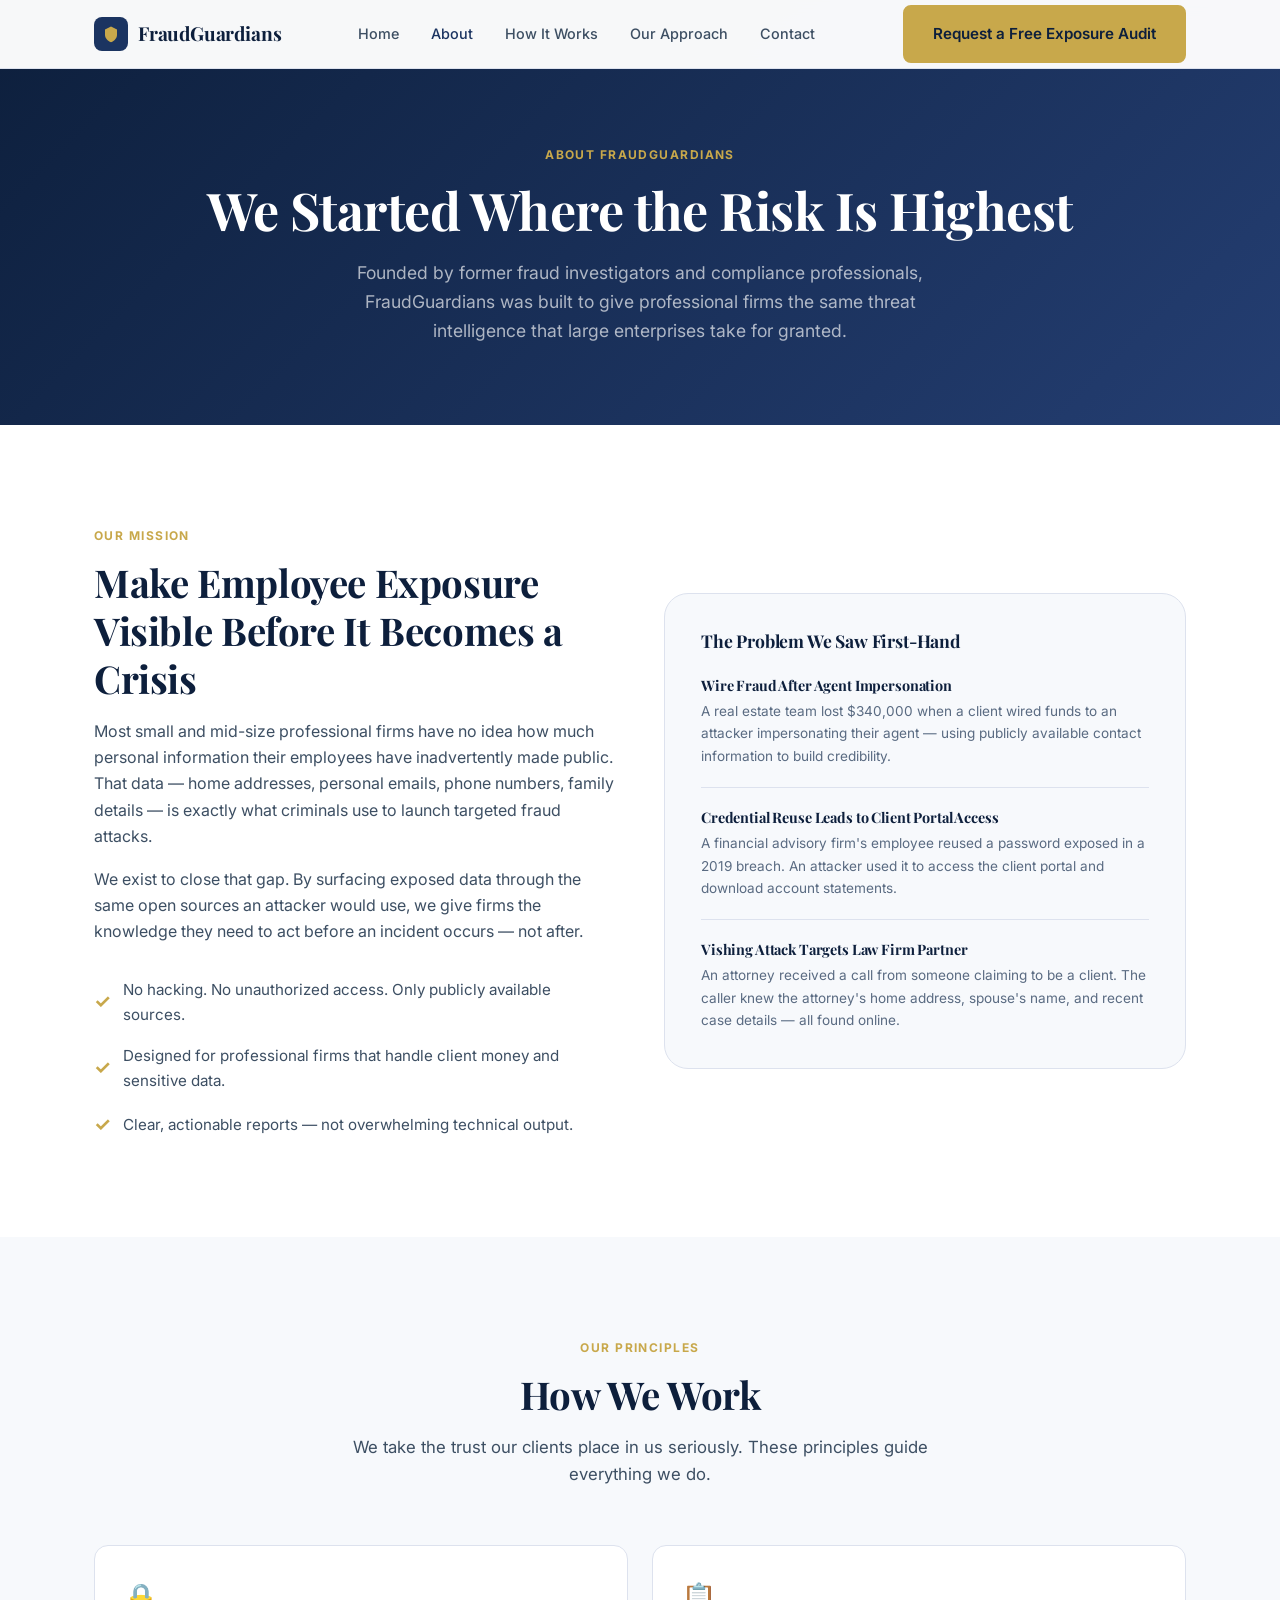
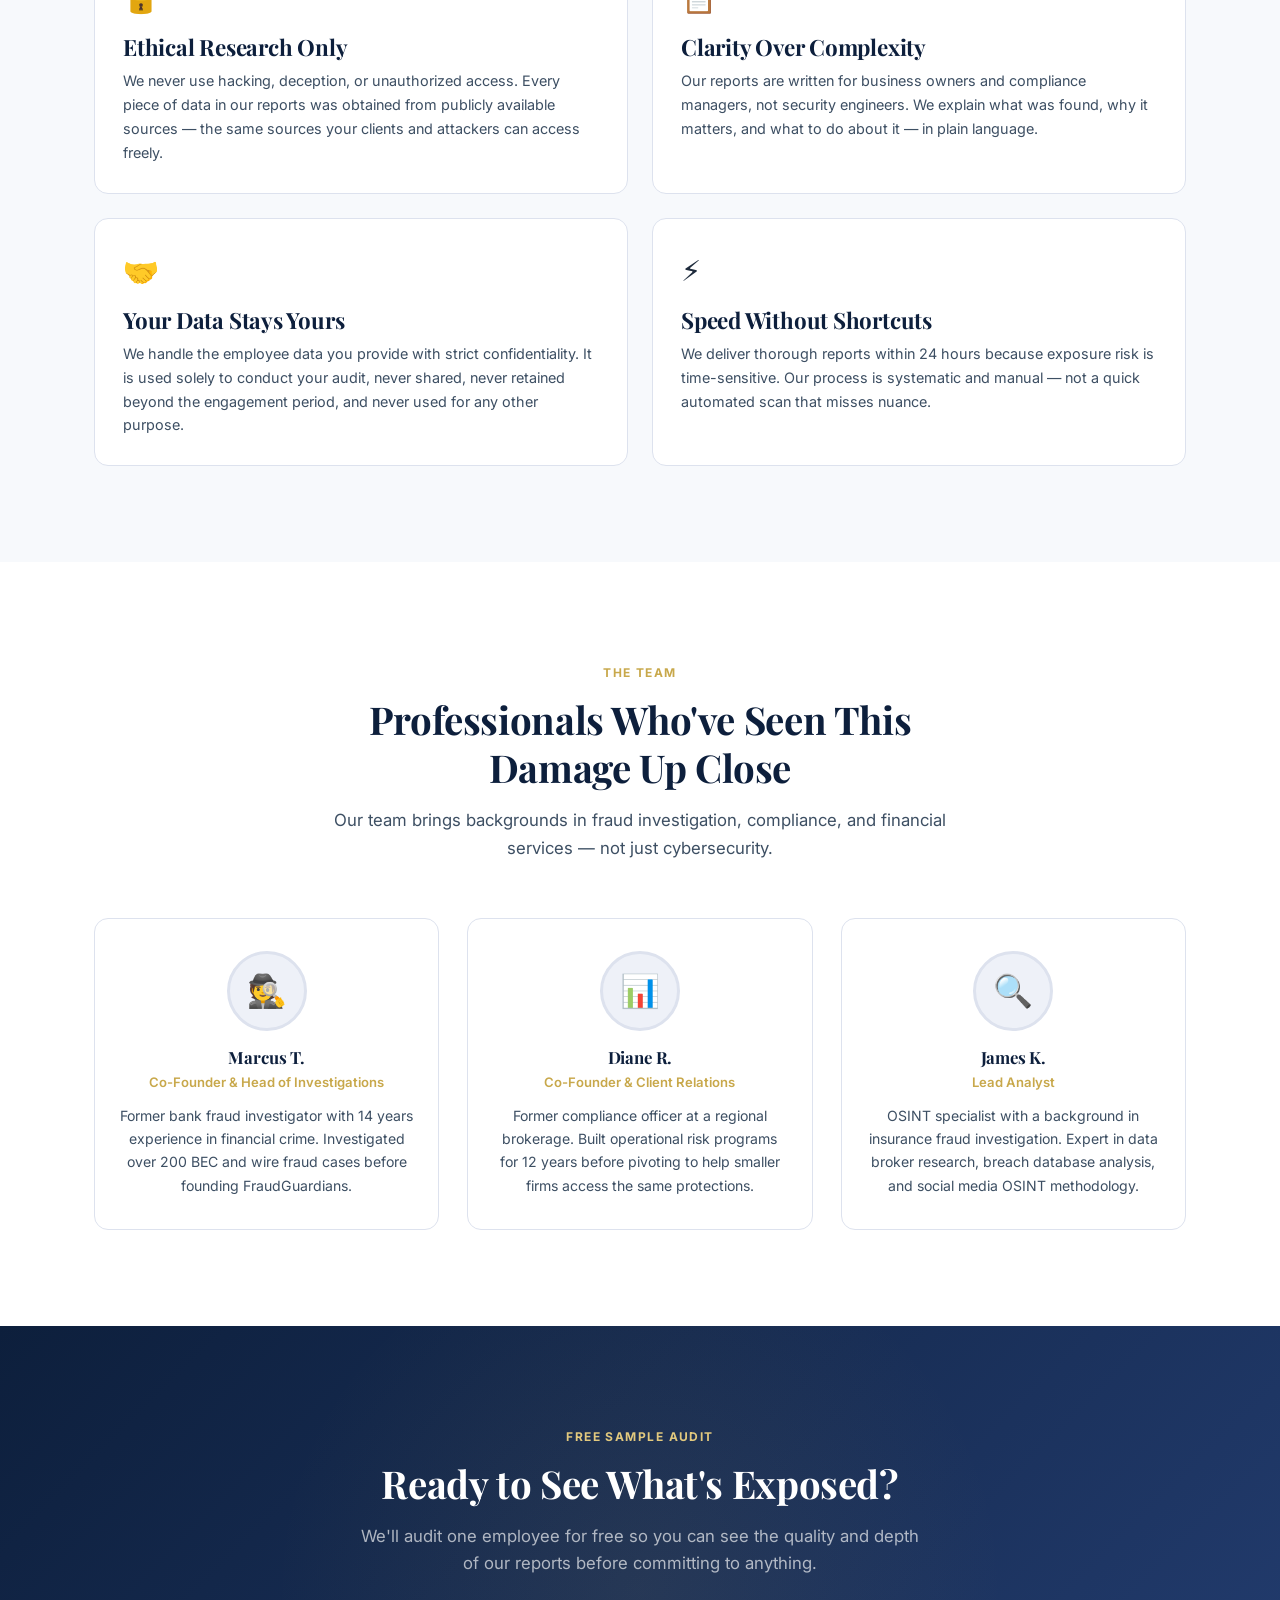
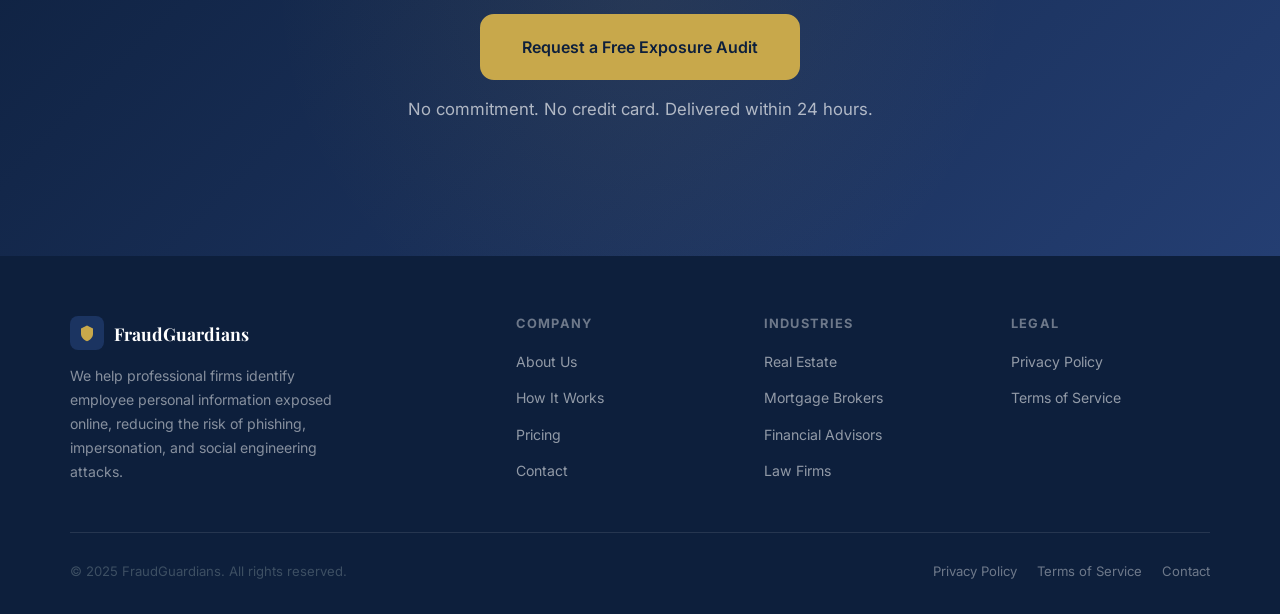
==== about.html @ 41236773 "Initial commit: FraudGuardians website Complete B2B landing site for employee exposure audits and pr" ====
<!DOCTYPE html>
<html lang="en">
<head>
  <meta charset="UTF-8" />
  <meta name="viewport" content="width=device-width, initial-scale=1.0" />
  <title>About FraudGuardians — Our Mission &amp; Team</title>
  <meta name="description" content="FraudGuardians was built to protect professional firms from social engineering and impersonation fraud by surfacing exposed employee data before attackers can use it." />
  <link rel="preconnect" href="https://fonts.googleapis.com" />
  <link rel="preconnect" href="https://fonts.gstatic.com" crossorigin />
  <link href="https://fonts.googleapis.com/css2?family=Inter:wght@400;500;600;700&family=Playfair+Display:wght@600;700&display=swap" rel="stylesheet" />
  <link rel="stylesheet" href="css/styles.css" />
  <link rel="icon" href="data:image/svg+xml,<svg xmlns='http://www.w3.org/2000/svg' viewBox='0 0 32 32'><rect width='32' height='32' rx='7' fill='%231B3461'/><path d='M16 6 L23 10 L23 18 C23 22 16 26 16 26 C16 26 9 22 9 18 L9 10 Z' fill='%23C8A84B'/></svg>" />
</head>
<body>

<nav class="nav" role="navigation">
  <div class="nav__inner">
    <a href="index.html" class="nav__logo">
      <div class="nav__logo-mark">
        <svg viewBox="0 0 24 24" xmlns="http://www.w3.org/2000/svg">
          <path d="M12 2L20 6V13C20 17.4 16.5 21.5 12 23C7.5 21.5 4 17.4 4 13V6L12 2Z"/>
        </svg>
      </div>
      FraudGuardians
    </a>
    <div class="nav__links">
      <a href="index.html">Home</a>
      <a href="about.html" class="active">About</a>
      <a href="index.html#how-it-works">How It Works</a>
      <a href="index.html#pricing">Our Approach</a>
      <a href="contact.html">Contact</a>
    </div>
    <div class="nav__cta">
      <a href="contact.html" class="btn btn-primary">Request a Free Exposure Audit</a>
    </div>
    <button class="nav__toggle" aria-label="Open menu" aria-expanded="false">
      <span></span><span></span><span></span>
    </button>
  </div>
</nav>

<!-- ── Page Hero ── -->
<div class="page-hero">
  <span class="eyebrow">About FraudGuardians</span>
  <h1>We Started Where the Risk Is Highest</h1>
  <p>Founded by former fraud investigators and compliance professionals, FraudGuardians was built to give professional firms the same threat intelligence that large enterprises take for granted.</p>
</div>

<!-- ── Mission ── -->
<section class="section">
  <div class="container">
    <div class="matters-grid">
      <div>
        <span class="eyebrow">Our Mission</span>
        <h2>Make Employee Exposure Visible Before It Becomes a Crisis</h2>
        <p style="margin:16px 0;">Most small and mid-size professional firms have no idea how much personal information their employees have inadvertently made public. That data — home addresses, personal emails, phone numbers, family details — is exactly what criminals use to launch targeted fraud attacks.</p>
        <p>We exist to close that gap. By surfacing exposed data through the same open sources an attacker would use, we give firms the knowledge they need to act before an incident occurs — not after.</p>
        <div style="margin-top:32px;display:flex;flex-direction:column;gap:16px;">
          <div style="display:flex;align-items:center;gap:12px;">
            <span style="color:var(--gold);font-weight:700;font-size:1.2rem;">✓</span>
            <span style="font-size:.95rem;color:var(--text-mid);">No hacking. No unauthorized access. Only publicly available sources.</span>
          </div>
          <div style="display:flex;align-items:center;gap:12px;">
            <span style="color:var(--gold);font-weight:700;font-size:1.2rem;">✓</span>
            <span style="font-size:.95rem;color:var(--text-mid);">Designed for professional firms that handle client money and sensitive data.</span>
          </div>
          <div style="display:flex;align-items:center;gap:12px;">
            <span style="color:var(--gold);font-weight:700;font-size:1.2rem;">✓</span>
            <span style="font-size:.95rem;color:var(--text-mid);">Clear, actionable reports — not overwhelming technical output.</span>
          </div>
        </div>
      </div>

      <div style="background:var(--off-white);border:1px solid var(--gray-200);border-radius:var(--radius-xl);padding:36px;">
        <h3 style="margin-bottom:24px;font-size:1.1rem;">The Problem We Saw First-Hand</h3>
        <div style="display:flex;flex-direction:column;gap:20px;">
          <div style="padding-bottom:20px;border-bottom:1px solid var(--gray-200);">
            <h4 style="font-size:.9rem;margin-bottom:6px;">Wire Fraud After Agent Impersonation</h4>
            <p style="font-size:.85rem;color:var(--text-light);">A real estate team lost $340,000 when a client wired funds to an attacker impersonating their agent — using publicly available contact information to build credibility.</p>
          </div>
          <div style="padding-bottom:20px;border-bottom:1px solid var(--gray-200);">
            <h4 style="font-size:.9rem;margin-bottom:6px;">Credential Reuse Leads to Client Portal Access</h4>
            <p style="font-size:.85rem;color:var(--text-light);">A financial advisory firm's employee reused a password exposed in a 2019 breach. An attacker used it to access the client portal and download account statements.</p>
          </div>
          <div>
            <h4 style="font-size:.9rem;margin-bottom:6px;">Vishing Attack Targets Law Firm Partner</h4>
            <p style="font-size:.85rem;color:var(--text-light);">An attorney received a call from someone claiming to be a client. The caller knew the attorney's home address, spouse's name, and recent case details — all found online.</p>
          </div>
        </div>
      </div>
    </div>
  </div>
</section>

<!-- ── Values ── -->
<section class="section section--alt">
  <div class="container">
    <div class="section-header">
      <span class="eyebrow">Our Principles</span>
      <h2>How We Work</h2>
      <p>We take the trust our clients place in us seriously. These principles guide everything we do.</p>
    </div>

    <div class="values-grid">
      <div class="value-card">
        <div class="value-card__icon">🔒</div>
        <h3>Ethical Research Only</h3>
        <p>We never use hacking, deception, or unauthorized access. Every piece of data in our reports was obtained from publicly available sources — the same sources your clients and attackers can access freely.</p>
      </div>

      <div class="value-card">
        <div class="value-card__icon">📋</div>
        <h3>Clarity Over Complexity</h3>
        <p>Our reports are written for business owners and compliance managers, not security engineers. We explain what was found, why it matters, and what to do about it — in plain language.</p>
      </div>

      <div class="value-card">
        <div class="value-card__icon">🤝</div>
        <h3>Your Data Stays Yours</h3>
        <p>We handle the employee data you provide with strict confidentiality. It is used solely to conduct your audit, never shared, never retained beyond the engagement period, and never used for any other purpose.</p>
      </div>

      <div class="value-card">
        <div class="value-card__icon">⚡</div>
        <h3>Speed Without Shortcuts</h3>
        <p>We deliver thorough reports within 24 hours because exposure risk is time-sensitive. Our process is systematic and manual — not a quick automated scan that misses nuance.</p>
      </div>
    </div>
  </div>
</section>

<!-- ── Team ── -->
<section class="section">
  <div class="container">
    <div class="section-header">
      <span class="eyebrow">The Team</span>
      <h2>Professionals Who've Seen This Damage Up Close</h2>
      <p>Our team brings backgrounds in fraud investigation, compliance, and financial services — not just cybersecurity.</p>
    </div>

    <div class="team-grid">
      <div class="team-card">
        <div class="team-card__avatar">🕵️</div>
        <h3>Marcus T.</h3>
        <div class="team-card__title">Co-Founder &amp; Head of Investigations</div>
        <p>Former bank fraud investigator with 14 years experience in financial crime. Investigated over 200 BEC and wire fraud cases before founding FraudGuardians.</p>
      </div>

      <div class="team-card">
        <div class="team-card__avatar">📊</div>
        <h3>Diane R.</h3>
        <div class="team-card__title">Co-Founder &amp; Client Relations</div>
        <p>Former compliance officer at a regional brokerage. Built operational risk programs for 12 years before pivoting to help smaller firms access the same protections.</p>
      </div>

      <div class="team-card">
        <div class="team-card__avatar">🔍</div>
        <h3>James K.</h3>
        <div class="team-card__title">Lead Analyst</div>
        <p>OSINT specialist with a background in insurance fraud investigation. Expert in data broker research, breach database analysis, and social media OSINT methodology.</p>
      </div>
    </div>
  </div>
</section>

<!-- ── CTA ── -->
<section class="cta-section">
  <div class="container" style="position:relative;z-index:1;">
    <span class="eyebrow" style="color:var(--gold-light);">Free Sample Audit</span>
    <h2>Ready to See What's Exposed?</h2>
    <p>We'll audit one employee for free so you can see the quality and depth of our reports before committing to anything.</p>
    <a href="contact.html" class="btn btn-primary btn-lg">Request a Free Exposure Audit</a>
    <p class="cta-guarantee">No commitment. No credit card. Delivered within 24 hours.</p>
  </div>
</section>

<footer class="footer">
  <div class="footer__inner">
    <div class="footer__brand">
      <div class="footer__logo">
        <div class="nav__logo-mark">
          <svg viewBox="0 0 24 24" xmlns="http://www.w3.org/2000/svg" width="18" height="18">
            <path d="M12 2L20 6V13C20 17.4 16.5 21.5 12 23C7.5 21.5 4 17.4 4 13V6L12 2Z" fill="#C8A84B"/>
          </svg>
        </div>
        FraudGuardians
      </div>
      <p>We help professional firms identify employee personal information exposed online, reducing the risk of phishing, impersonation, and social engineering attacks.</p>
    </div>
    <div class="footer__col">
      <h4>Company</h4>
      <ul>
        <li><a href="about.html">About Us</a></li>
        <li><a href="index.html#how-it-works">How It Works</a></li>
        <li><a href="index.html#pricing">Pricing</a></li>
        <li><a href="contact.html">Contact</a></li>
      </ul>
    </div>
    <div class="footer__col">
      <h4>Industries</h4>
      <ul>
        <li><a href="contact.html">Real Estate</a></li>
        <li><a href="contact.html">Mortgage Brokers</a></li>
        <li><a href="contact.html">Financial Advisors</a></li>
        <li><a href="contact.html">Law Firms</a></li>
      </ul>
    </div>
    <div class="footer__col">
      <h4>Legal</h4>
      <ul>
        <li><a href="privacy.html">Privacy Policy</a></li>
        <li><a href="terms.html">Terms of Service</a></li>
      </ul>
    </div>
  </div>
  <div class="footer__bottom">
    <p>© 2025 FraudGuardians. All rights reserved.</p>
    <div class="footer__legal">
      <a href="privacy.html">Privacy Policy</a>
      <a href="terms.html">Terms of Service</a>
      <a href="contact.html">Contact</a>
    </div>
  </div>
</footer>

<script src="js/main.js"></script>
</body>
</html>
---- css/styles.css ----
/* ============================================================
   FraudGuardians — Global Stylesheet
   ============================================================ */

/* ── Reset & Base ── */
*, *::before, *::after { box-sizing: border-box; margin: 0; padding: 0; }

:root {
  --navy:        #1B3461;
  --navy-dark:   #0D1F3C;
  --navy-mid:    #243E72;
  --gold:        #C8A84B;
  --gold-light:  #E2C97E;
  --gold-pale:   #F5EDD3;
  --white:       #FFFFFF;
  --off-white:   #F7F9FC;
  --gray-100:    #EEF1F8;
  --gray-200:    #DDE2EE;
  --gray-400:    #8A96A8;
  --gray-600:    #4A5568;
  --text:        #1E2B3C;
  --text-mid:    #3D4F63;
  --text-light:  #5A6B82;

  --radius-sm:   4px;
  --radius:      8px;
  --radius-lg:   14px;
  --radius-xl:   24px;

  --shadow-sm:   0 1px 4px rgba(13,31,60,.08);
  --shadow:      0 4px 16px rgba(13,31,60,.10);
  --shadow-lg:   0 8px 32px rgba(13,31,60,.14);
  --shadow-gold: 0 4px 20px rgba(200,168,75,.25);

  --transition:  .2s ease;

  --max-w:       1140px;
  --section-pad: 96px 24px;
}

html { scroll-behavior: smooth; }

body {
  font-family: 'Inter', system-ui, -apple-system, sans-serif;
  font-size: 16px;
  line-height: 1.65;
  color: var(--text);
  background: var(--white);
  -webkit-font-smoothing: antialiased;
}

img { display: block; max-width: 100%; }
a { color: inherit; text-decoration: none; }
ul { list-style: none; }

/* ── Typography ── */
h1, h2, h3, h4 {
  font-family: 'Playfair Display', Georgia, serif;
  color: var(--navy-dark);
  line-height: 1.25;
  letter-spacing: -.01em;
}

h1 { font-size: clamp(2rem, 5vw, 3.25rem); }
h2 { font-size: clamp(1.6rem, 3.5vw, 2.4rem); }
h3 { font-size: clamp(1.15rem, 2.5vw, 1.4rem); }
h4 { font-size: 1.05rem; }

p { color: var(--text-mid); }

.eyebrow {
  display: inline-block;
  font-size: .75rem;
  font-weight: 700;
  letter-spacing: .12em;
  text-transform: uppercase;
  color: var(--gold);
  margin-bottom: 12px;
}

/* ── Layout ── */
.container {
  width: 100%;
  max-width: var(--max-w);
  margin: 0 auto;
  padding: 0 24px;
}

.section { padding: var(--section-pad); }
.section--alt { background: var(--off-white); }
.section--navy { background: var(--navy-dark); }

.section-header {
  text-align: center;
  max-width: 640px;
  margin: 0 auto 56px;
}
.section-header p { font-size: 1.05rem; margin-top: 16px; }

/* ── Buttons ── */
.btn {
  display: inline-flex;
  align-items: center;
  gap: 8px;
  padding: 14px 28px;
  border-radius: var(--radius);
  font-size: .95rem;
  font-weight: 600;
  cursor: pointer;
  border: 2px solid transparent;
  transition: all var(--transition);
  white-space: nowrap;
  text-align: center;
}

.btn-primary {
  background: var(--gold);
  color: var(--navy-dark);
  border-color: var(--gold);
}
.btn-primary:hover {
  background: var(--gold-light);
  border-color: var(--gold-light);
  box-shadow: var(--shadow-gold);
  transform: translateY(-1px);
}

.btn-outline {
  background: transparent;
  color: var(--white);
  border-color: rgba(255,255,255,.45);
}
.btn-outline:hover {
  background: rgba(255,255,255,.08);
  border-color: rgba(255,255,255,.75);
}

.btn-outline-navy {
  background: transparent;
  color: var(--navy);
  border-color: var(--navy);
}
.btn-outline-navy:hover {
  background: var(--navy);
  color: var(--white);
}

.btn-lg { padding: 17px 36px; font-size: 1rem; border-radius: var(--radius-lg); }

/* ── Nav ── */
.nav {
  position: fixed;
  top: 0; left: 0; right: 0;
  z-index: 1000;
  background: rgba(255,255,255,.97);
  backdrop-filter: blur(12px);
  border-bottom: 1px solid var(--gray-200);
  transition: box-shadow var(--transition);
}
.nav.scrolled { box-shadow: var(--shadow); }

.nav__inner {
  display: flex;
  align-items: center;
  justify-content: space-between;
  height: 68px;
  max-width: var(--max-w);
  margin: 0 auto;
  padding: 0 24px;
}

.nav__logo {
  display: flex;
  align-items: center;
  gap: 10px;
  font-family: 'Playfair Display', Georgia, serif;
  font-size: 1.2rem;
  font-weight: 700;
  color: var(--navy-dark);
  letter-spacing: -.01em;
}
.nav__logo-mark {
  width: 34px;
  height: 34px;
  background: var(--navy);
  border-radius: 8px;
  display: flex;
  align-items: center;
  justify-content: center;
  flex-shrink: 0;
}
.nav__logo-mark svg { width: 18px; height: 18px; fill: var(--gold); }

.nav__links {
  display: flex;
  align-items: center;
  gap: 32px;
}
.nav__links a {
  font-size: .9rem;
  font-weight: 500;
  color: var(--text-mid);
  transition: color var(--transition);
}
.nav__links a:hover,
.nav__links a.active { color: var(--navy); }

.nav__cta { margin-left: 12px; }

.nav__toggle {
  display: none;
  background: none;
  border: none;
  cursor: pointer;
  padding: 6px;
  flex-direction: column;
  gap: 5px;
}
.nav__toggle span {
  display: block;
  width: 24px;
  height: 2px;
  background: var(--navy);
  border-radius: 2px;
  transition: all var(--transition);
}

/* ── Hero ── */
.hero {
  background: linear-gradient(135deg, var(--navy-dark) 0%, var(--navy-mid) 60%, #1E4080 100%);
  padding: 160px 24px 100px;
  position: relative;
  overflow: hidden;
}

.hero::before {
  content: '';
  position: absolute;
  top: -120px; right: -120px;
  width: 600px; height: 600px;
  background: radial-gradient(circle, rgba(200,168,75,.12) 0%, transparent 70%);
  border-radius: 50%;
  pointer-events: none;
}

.hero::after {
  content: '';
  position: absolute;
  bottom: -80px; left: -80px;
  width: 400px; height: 400px;
  background: radial-gradient(circle, rgba(200,168,75,.07) 0%, transparent 70%);
  border-radius: 50%;
  pointer-events: none;
}

.hero__inner {
  max-width: var(--max-w);
  margin: 0 auto;
  display: grid;
  grid-template-columns: 1fr 1fr;
  gap: 64px;
  align-items: center;
  position: relative;
  z-index: 1;
}

.hero__content .eyebrow { color: var(--gold-light); }

.hero h1 {
  color: var(--white);
  margin-bottom: 20px;
  font-size: clamp(2.2rem, 5vw, 3.2rem);
}

.hero__lead {
  font-size: 1.1rem;
  color: rgba(255,255,255,.78);
  margin-bottom: 36px;
  line-height: 1.7;
  max-width: 500px;
}

.hero__actions {
  display: flex;
  flex-wrap: wrap;
  gap: 14px;
  align-items: center;
}

.hero__trust {
  margin-top: 48px;
  display: flex;
  align-items: center;
  gap: 20px;
  flex-wrap: wrap;
}
.hero__trust-text {
  font-size: .82rem;
  color: rgba(255,255,255,.55);
  letter-spacing: .04em;
  text-transform: uppercase;
  font-weight: 500;
}
.hero__trust-badges {
  display: flex;
  gap: 16px;
  flex-wrap: wrap;
}
.hero__trust-badge {
  background: rgba(255,255,255,.08);
  border: 1px solid rgba(255,255,255,.15);
  border-radius: var(--radius);
  padding: 6px 14px;
  font-size: .8rem;
  color: rgba(255,255,255,.7);
  font-weight: 500;
}

/* Hero Card */
.hero__card {
  background: rgba(255,255,255,.06);
  border: 1px solid rgba(255,255,255,.12);
  border-radius: var(--radius-xl);
  padding: 28px;
  backdrop-filter: blur(8px);
}

.hero__card-label {
  font-size: .7rem;
  font-weight: 700;
  letter-spacing: .1em;
  text-transform: uppercase;
  color: var(--gold-light);
  margin-bottom: 16px;
  display: flex;
  align-items: center;
  gap: 8px;
}
.hero__card-label::before {
  content: '';
  display: inline-block;
  width: 8px; height: 8px;
  background: var(--gold);
  border-radius: 50%;
  box-shadow: 0 0 0 3px rgba(200,168,75,.25);
}

.exposure-list { display: flex; flex-direction: column; gap: 10px; }

.exposure-item {
  display: flex;
  align-items: center;
  gap: 12px;
  background: rgba(255,255,255,.05);
  border: 1px solid rgba(255,255,255,.09);
  border-radius: var(--radius);
  padding: 12px 16px;
}
.exposure-item__icon {
  width: 32px; height: 32px;
  background: rgba(200,168,75,.15);
  border-radius: var(--radius-sm);
  display: flex;
  align-items: center;
  justify-content: center;
  flex-shrink: 0;
  font-size: 1rem;
}
.exposure-item__text { flex: 1; }
.exposure-item__label {
  font-size: .78rem;
  font-weight: 600;
  color: rgba(255,255,255,.9);
  display: block;
}
.exposure-item__sub {
  font-size: .72rem;
  color: rgba(255,255,255,.45);
}
.exposure-item__badge {
  font-size: .68rem;
  font-weight: 700;
  padding: 3px 10px;
  border-radius: 20px;
  white-space: nowrap;
}
.badge-high { background: rgba(220,53,69,.2); color: #ff8b96; }
.badge-medium { background: rgba(255,193,7,.2); color: #ffd454; }
.badge-low { background: rgba(40,167,69,.2); color: #6fcf97; }

.hero__card-footer {
  margin-top: 20px;
  padding-top: 16px;
  border-top: 1px solid rgba(255,255,255,.1);
  display: flex;
  align-items: center;
  justify-content: space-between;
}
.hero__card-footer-text { font-size: .8rem; color: rgba(255,255,255,.45); }
.hero__card-score {
  font-family: 'Playfair Display', serif;
  font-size: 1.6rem;
  font-weight: 700;
  color: var(--gold);
}
.hero__card-score span { font-size: .85rem; color: rgba(255,255,255,.4); }

/* ── Stats Bar ── */
.stats-bar {
  background: var(--navy);
  padding: 32px 24px;
}
.stats-bar__inner {
  max-width: var(--max-w);
  margin: 0 auto;
  display: grid;
  grid-template-columns: repeat(4, 1fr);
  gap: 24px;
  text-align: center;
}
.stat__number {
  font-family: 'Playfair Display', serif;
  font-size: 2rem;
  font-weight: 700;
  color: var(--gold);
  display: block;
}
.stat__label {
  font-size: .82rem;
  color: rgba(255,255,255,.6);
  margin-top: 4px;
}

/* ── What We Find ── */
.find-grid {
  display: grid;
  grid-template-columns: repeat(3, 1fr);
  gap: 24px;
}

.find-card {
  background: var(--white);
  border: 1px solid var(--gray-200);
  border-radius: var(--radius-lg);
  padding: 28px;
  transition: box-shadow var(--transition), transform var(--transition);
}
.find-card:hover {
  box-shadow: var(--shadow-lg);
  transform: translateY(-3px);
}

.find-card__icon {
  width: 48px; height: 48px;
  background: var(--gray-100);
  border-radius: var(--radius);
  display: flex;
  align-items: center;
  justify-content: center;
  font-size: 1.4rem;
  margin-bottom: 16px;
}

.find-card h3 { font-size: 1.05rem; margin-bottom: 8px; }
.find-card p { font-size: .9rem; }

.find-card__examples {
  margin-top: 16px;
  display: flex;
  flex-wrap: wrap;
  gap: 6px;
}
.tag {
  font-size: .72rem;
  font-weight: 600;
  padding: 4px 10px;
  border-radius: 20px;
  background: var(--gray-100);
  color: var(--text-light);
  border: 1px solid var(--gray-200);
}

/* ── Why It Matters ── */
.matters-grid {
  display: grid;
  grid-template-columns: 1fr 1fr;
  gap: 48px;
  align-items: center;
}

.matters__visual {
  background: var(--white);
  border: 1px solid var(--gray-200);
  border-radius: var(--radius-xl);
  padding: 32px;
  box-shadow: var(--shadow);
}

.attack-scenario {
  display: flex;
  flex-direction: column;
  gap: 0;
}
.attack-step {
  display: flex;
  gap: 16px;
  padding: 16px 0;
  border-bottom: 1px solid var(--gray-100);
}
.attack-step:last-child { border-bottom: none; padding-bottom: 0; }
.attack-step:first-child { padding-top: 0; }

.attack-step__num {
  width: 28px; height: 28px;
  background: var(--navy);
  color: var(--white);
  border-radius: 50%;
  display: flex;
  align-items: center;
  justify-content: center;
  font-size: .75rem;
  font-weight: 700;
  flex-shrink: 0;
  margin-top: 2px;
}
.attack-step__content h4 { font-size: .9rem; margin-bottom: 4px; }
.attack-step__content p { font-size: .83rem; color: var(--text-light); }

.matters__points { display: flex; flex-direction: column; gap: 28px; }

.matter-point { display: flex; gap: 20px; }
.matter-point__icon {
  width: 48px; height: 48px;
  background: var(--gold-pale);
  border-radius: var(--radius);
  display: flex;
  align-items: center;
  justify-content: center;
  font-size: 1.3rem;
  flex-shrink: 0;
}
.matter-point h3 { font-size: 1rem; margin-bottom: 6px; }
.matter-point p { font-size: .9rem; }

/* ── How It Works ── */
.steps-grid {
  display: grid;
  grid-template-columns: repeat(3, 1fr);
  gap: 32px;
  position: relative;
}

.steps-grid::before {
  content: '';
  position: absolute;
  top: 40px;
  left: calc(16.66% + 24px);
  right: calc(16.66% + 24px);
  height: 2px;
  background: repeating-linear-gradient(to right, var(--gray-200) 0, var(--gray-200) 8px, transparent 8px, transparent 16px);
}

.step-card {
  background: var(--white);
  border: 1px solid var(--gray-200);
  border-radius: var(--radius-lg);
  padding: 32px 28px;
  text-align: center;
  position: relative;
}

.step-card__num {
  width: 56px; height: 56px;
  background: var(--navy);
  color: var(--white);
  border-radius: 50%;
  display: flex;
  align-items: center;
  justify-content: center;
  font-family: 'Playfair Display', serif;
  font-size: 1.4rem;
  font-weight: 700;
  margin: 0 auto 20px;
  position: relative;
  z-index: 1;
  box-shadow: 0 0 0 8px var(--off-white);
}

.step-card h3 { margin-bottom: 10px; }
.step-card p { font-size: .9rem; }

.step-card__time {
  margin-top: 16px;
  font-size: .8rem;
  font-weight: 600;
  color: var(--gold);
  letter-spacing: .04em;
}

/* ── Sample Findings ── */
.sample-wrapper {
  max-width: 860px;
  margin: 0 auto;
}

.sample-report {
  background: var(--white);
  border: 1px solid var(--gray-200);
  border-radius: var(--radius-xl);
  box-shadow: var(--shadow-lg);
  overflow: hidden;
}

.sample-report__header {
  background: var(--navy-dark);
  padding: 24px 32px;
  display: flex;
  align-items: center;
  justify-content: space-between;
}
.sample-report__title {
  font-family: 'Playfair Display', serif;
  color: var(--white);
  font-size: 1.1rem;
}
.sample-report__badge {
  background: var(--gold);
  color: var(--navy-dark);
  font-size: .7rem;
  font-weight: 800;
  letter-spacing: .08em;
  text-transform: uppercase;
  padding: 5px 12px;
  border-radius: 20px;
}

.sample-report__body { padding: 32px; }

.sample-employee {
  display: flex;
  align-items: center;
  gap: 16px;
  padding-bottom: 24px;
  margin-bottom: 24px;
  border-bottom: 1px solid var(--gray-100);
}
.sample-employee__avatar {
  width: 48px; height: 48px;
  background: var(--gray-100);
  border-radius: 50%;
  display: flex;
  align-items: center;
  justify-content: center;
  font-size: 1.3rem;
  flex-shrink: 0;
}
.sample-employee__info h4 { font-size: .95rem; margin-bottom: 2px; }
.sample-employee__info p { font-size: .82rem; color: var(--text-light); }
.sample-employee__risk {
  margin-left: auto;
  text-align: right;
}
.risk-score {
  font-family: 'Playfair Display', serif;
  font-size: 1.8rem;
  font-weight: 700;
  color: #dc3545;
  line-height: 1;
}
.risk-label { font-size: .72rem; color: var(--text-light); margin-top: 2px; }

.findings-list { display: flex; flex-direction: column; gap: 12px; }

.finding-item {
  display: flex;
  align-items: flex-start;
  gap: 14px;
  padding: 14px 16px;
  border-radius: var(--radius);
  border: 1px solid var(--gray-200);
}
.finding-item--high { border-color: rgba(220,53,69,.2); background: rgba(220,53,69,.03); }
.finding-item--medium { border-color: rgba(255,193,7,.25); background: rgba(255,193,7,.03); }

.finding-item__dot {
  width: 10px; height: 10px;
  border-radius: 50%;
  flex-shrink: 0;
  margin-top: 6px;
}
.finding-item--high .finding-item__dot { background: #dc3545; }
.finding-item--medium .finding-item__dot { background: #f59e0b; }

.finding-item__body { flex: 1; }
.finding-item__type {
  font-size: .78rem;
  font-weight: 700;
  color: var(--navy);
  text-transform: uppercase;
  letter-spacing: .06em;
}
.finding-item__value {
  font-size: .9rem;
  color: var(--text);
  font-family: 'Courier New', monospace;
  margin: 4px 0;
}
.finding-item__source { font-size: .78rem; color: var(--text-light); }

.finding-item__sev {
  font-size: .7rem;
  font-weight: 700;
  padding: 3px 10px;
  border-radius: 20px;
  flex-shrink: 0;
  align-self: flex-start;
}
.sev-high { background: rgba(220,53,69,.12); color: #c0392b; }
.sev-medium { background: rgba(245,158,11,.12); color: #b7791f; }

.sample-report__footer {
  background: var(--off-white);
  padding: 20px 32px;
  display: flex;
  align-items: center;
  justify-content: space-between;
  border-top: 1px solid var(--gray-200);
}
.sample-report__disclaimer { font-size: .78rem; color: var(--gray-400); }

/* ── Pricing ── */
.pricing-grid {
  display: grid;
  grid-template-columns: repeat(3, 1fr);
  gap: 24px;
  max-width: 960px;
  margin: 0 auto;
}

.pricing-card {
  background: var(--white);
  border: 1px solid var(--gray-200);
  border-radius: var(--radius-xl);
  padding: 36px 28px;
  text-align: center;
  position: relative;
  transition: box-shadow var(--transition), transform var(--transition);
}
.pricing-card:hover { box-shadow: var(--shadow-lg); transform: translateY(-4px); }

.pricing-card--featured {
  background: var(--navy-dark);
  border-color: var(--navy-dark);
}
.pricing-card--featured h3,
.pricing-card--featured h2 { color: var(--white); }
.pricing-card--featured p,
.pricing-card--featured .pricing-includes li { color: rgba(255,255,255,.65); }

.pricing-badge {
  position: absolute;
  top: -14px;
  left: 50%;
  transform: translateX(-50%);
  background: var(--gold);
  color: var(--navy-dark);
  font-size: .7rem;
  font-weight: 800;
  letter-spacing: .08em;
  text-transform: uppercase;
  padding: 5px 16px;
  border-radius: 20px;
}

.pricing-card h3 { font-size: 1rem; margin-bottom: 12px; color: var(--text-light); font-family: 'Inter', sans-serif; font-weight: 600; }

.pricing-price {
  font-family: 'Playfair Display', serif;
  font-size: 2.4rem;
  font-weight: 700;
  color: var(--navy-dark);
  line-height: 1;
  margin-bottom: 6px;
}
.pricing-price sup { font-size: 1.2rem; vertical-align: super; }
.pricing-card--featured .pricing-price { color: var(--gold); }

.pricing-period { font-size: .82rem; color: var(--text-light); margin-bottom: 24px; }
.pricing-card--featured .pricing-period { color: rgba(255,255,255,.45); }

.pricing-divider {
  height: 1px;
  background: var(--gray-200);
  margin: 20px 0;
}
.pricing-card--featured .pricing-divider { background: rgba(255,255,255,.12); }

.pricing-includes {
  text-align: left;
  display: flex;
  flex-direction: column;
  gap: 10px;
  margin-bottom: 28px;
}
.pricing-includes li {
  display: flex;
  align-items: flex-start;
  gap: 10px;
  font-size: .88rem;
  color: var(--text-mid);
}
.pricing-includes li::before {
  content: '✓';
  font-weight: 700;
  color: var(--gold);
  flex-shrink: 0;
  margin-top: 1px;
}

/* ── Industries ── */
.industries-grid {
  display: grid;
  grid-template-columns: repeat(3, 1fr);
  gap: 20px;
}

.industry-card {
  background: var(--white);
  border: 1px solid var(--gray-200);
  border-radius: var(--radius-lg);
  padding: 24px;
  display: flex;
  align-items: center;
  gap: 16px;
  transition: box-shadow var(--transition), border-color var(--transition);
}
.industry-card:hover {
  box-shadow: var(--shadow);
  border-color: var(--gold);
}
.industry-card__icon {
  font-size: 1.6rem;
  flex-shrink: 0;
  width: 44px;
  text-align: center;
}
.industry-card h3 { font-size: .95rem; margin-bottom: 4px; }
.industry-card p { font-size: .82rem; color: var(--text-light); }

/* ── CTA Section ── */
.cta-section {
  background: linear-gradient(135deg, var(--navy-dark) 0%, var(--navy-mid) 100%);
  padding: var(--section-pad);
  text-align: center;
  position: relative;
  overflow: hidden;
}
.cta-section::before {
  content: '';
  position: absolute;
  top: 50%; left: 50%;
  transform: translate(-50%, -50%);
  width: 800px; height: 800px;
  background: radial-gradient(circle, rgba(200,168,75,.08) 0%, transparent 65%);
  pointer-events: none;
}
.cta-section h2 { color: var(--white); }
.cta-section p { color: rgba(255,255,255,.65); font-size: 1.05rem; max-width: 560px; margin: 16px auto 36px; }
.cta-section .btn-primary { padding: 18px 40px; font-size: 1rem; }
.cta-guarantee {
  margin-top: 20px;
  font-size: .82rem;
  color: rgba(255,255,255,.4);
}

/* ── Footer ── */
.footer {
  background: var(--navy-dark);
  color: rgba(255,255,255,.6);
  padding: 60px 24px 32px;
}

.footer__inner {
  max-width: var(--max-w);
  margin: 0 auto;
  display: grid;
  grid-template-columns: 2fr 1fr 1fr 1fr;
  gap: 48px;
  padding-bottom: 48px;
  border-bottom: 1px solid rgba(255,255,255,.1);
}

.footer__brand p {
  font-size: .88rem;
  line-height: 1.7;
  color: rgba(255,255,255,.5);
  max-width: 280px;
  margin-top: 14px;
}

.footer__logo {
  display: flex;
  align-items: center;
  gap: 10px;
  font-family: 'Playfair Display', serif;
  font-size: 1.1rem;
  font-weight: 700;
  color: var(--white);
}

.footer__col h4 {
  font-size: .8rem;
  font-weight: 700;
  letter-spacing: .1em;
  text-transform: uppercase;
  color: rgba(255,255,255,.4);
  margin-bottom: 16px;
  font-family: 'Inter', sans-serif;
}
.footer__col ul { display: flex; flex-direction: column; gap: 10px; }
.footer__col li a {
  font-size: .88rem;
  color: rgba(255,255,255,.55);
  transition: color var(--transition);
}
.footer__col li a:hover { color: var(--gold-light); }

.footer__bottom {
  max-width: var(--max-w);
  margin: 28px auto 0;
  display: flex;
  align-items: center;
  justify-content: space-between;
  flex-wrap: wrap;
  gap: 12px;
}
.footer__bottom p { font-size: .82rem; }
.footer__legal {
  display: flex;
  gap: 20px;
  flex-wrap: wrap;
}
.footer__legal a { font-size: .82rem; color: rgba(255,255,255,.4); transition: color var(--transition); }
.footer__legal a:hover { color: var(--white); }

/* ── About Page ── */
.page-hero {
  background: linear-gradient(135deg, var(--navy-dark) 0%, var(--navy-mid) 100%);
  padding: 140px 24px 80px;
  text-align: center;
}
.page-hero h1 { color: var(--white); }
.page-hero p { color: rgba(255,255,255,.65); font-size: 1.1rem; max-width: 600px; margin: 16px auto 0; }

.team-grid {
  display: grid;
  grid-template-columns: repeat(3, 1fr);
  gap: 28px;
}

.team-card {
  background: var(--white);
  border: 1px solid var(--gray-200);
  border-radius: var(--radius-lg);
  padding: 32px 24px;
  text-align: center;
}
.team-card__avatar {
  width: 80px; height: 80px;
  border-radius: 50%;
  background: var(--gray-100);
  margin: 0 auto 16px;
  display: flex;
  align-items: center;
  justify-content: center;
  font-size: 2rem;
  border: 3px solid var(--gray-200);
}
.team-card h3 { font-size: 1.05rem; margin-bottom: 4px; }
.team-card__title { font-size: .82rem; color: var(--gold); font-weight: 600; margin-bottom: 10px; }
.team-card p { font-size: .88rem; }

.values-grid {
  display: grid;
  grid-template-columns: repeat(2, 1fr);
  gap: 24px;
}
.value-card {
  padding: 28px;
  border-radius: var(--radius-lg);
  border: 1px solid var(--gray-200);
  background: var(--white);
}
.value-card__icon { font-size: 1.8rem; margin-bottom: 12px; }
.value-card h3 { margin-bottom: 8px; }
.value-card p { font-size: .9rem; }

/* ── Contact Page ── */
.contact-grid {
  display: grid;
  grid-template-columns: 1fr 1.6fr;
  gap: 64px;
  align-items: start;
}

.contact-info h2 { font-size: 1.8rem; margin-bottom: 16px; }
.contact-info p { margin-bottom: 32px; }

.contact-methods { display: flex; flex-direction: column; gap: 20px; }
.contact-method {
  display: flex;
  align-items: flex-start;
  gap: 16px;
}
.contact-method__icon {
  width: 44px; height: 44px;
  background: var(--gray-100);
  border-radius: var(--radius);
  display: flex;
  align-items: center;
  justify-content: center;
  font-size: 1.2rem;
  flex-shrink: 0;
}
.contact-method h4 { font-size: .9rem; margin-bottom: 4px; }
.contact-method p { font-size: .88rem; margin-bottom: 0; }
.contact-method a { color: var(--navy); font-weight: 500; }
.contact-method a:hover { color: var(--gold); }

.contact-form-card {
  background: var(--white);
  border: 1px solid var(--gray-200);
  border-radius: var(--radius-xl);
  padding: 40px;
  box-shadow: var(--shadow);
}
.contact-form-card h3 { font-size: 1.5rem; margin-bottom: 8px; }
.contact-form-card > p { margin-bottom: 28px; }

.form-group { margin-bottom: 20px; }
.form-row { display: grid; grid-template-columns: 1fr 1fr; gap: 16px; }

label {
  display: block;
  font-size: .85rem;
  font-weight: 600;
  color: var(--text);
  margin-bottom: 6px;
}

input, select, textarea {
  width: 100%;
  padding: 11px 14px;
  border: 1px solid var(--gray-200);
  border-radius: var(--radius);
  font-size: .9rem;
  color: var(--text);
  background: var(--white);
  transition: border-color var(--transition), box-shadow var(--transition);
  font-family: inherit;
}
input:focus, select:focus, textarea:focus {
  outline: none;
  border-color: var(--navy);
  box-shadow: 0 0 0 3px rgba(27,52,97,.1);
}
textarea { resize: vertical; min-height: 120px; }
select { cursor: pointer; }

.form-submit { margin-top: 8px; }
.form-submit .btn { width: 100%; justify-content: center; }

.form-consent { font-size: .8rem; color: var(--text-light); margin-top: 14px; text-align: center; }
.form-consent a { color: var(--navy); text-decoration: underline; }

/* ── Legal Pages ── */
.legal-content {
  max-width: 760px;
  margin: 0 auto;
  padding: 96px 24px;
}
.legal-content h1 { margin-bottom: 8px; }
.legal-content .updated { font-size: .85rem; color: var(--text-light); margin-bottom: 48px; }
.legal-content h2 { font-size: 1.4rem; margin: 36px 0 12px; }
.legal-content h3 { font-size: 1.1rem; margin: 24px 0 10px; }
.legal-content p { margin-bottom: 16px; font-size: .95rem; }
.legal-content ul { margin: 12px 0 16px 20px; list-style: disc; }
.legal-content li { font-size: .95rem; margin-bottom: 8px; color: var(--text-mid); }
.legal-content a { color: var(--navy); text-decoration: underline; }

/* ── Utility ── */
.text-center { text-align: center; }
.text-gold { color: var(--gold); }
.mt-8 { margin-top: 8px; }
.mt-16 { margin-top: 16px; }
.mt-24 { margin-top: 24px; }
.mt-40 { margin-top: 40px; }

/* ── Audit scope block (contact page left column) ── */
.audit-scope { display: flex; flex-direction: column; gap: 20px; margin: 24px 0 28px; }

.audit-scope__block {
  background: var(--off-white);
  border: 1px solid var(--gray-200);
  border-radius: var(--radius-lg);
  padding: 20px;
}

.audit-scope__label {
  display: flex;
  align-items: center;
  gap: 10px;
  font-size: .82rem;
  font-weight: 700;
  text-transform: uppercase;
  letter-spacing: .08em;
  color: var(--navy);
  margin-bottom: 12px;
}
.audit-scope__icon { font-size: 1rem; }

.audit-scope__list {
  list-style: none;
  display: flex;
  flex-direction: column;
  gap: 6px;
}
.audit-scope__list li {
  display: flex;
  align-items: flex-start;
  gap: 8px;
  font-size: .875rem;
  color: var(--text-mid);
}
.audit-scope__list li::before {
  content: '✓';
  color: var(--gold);
  font-weight: 700;
  flex-shrink: 0;
  margin-top: 1px;
}

.audit-delivery-info {
  display: flex;
  flex-direction: column;
  gap: 16px;
  margin-top: 8px;
}
.delivery-item {
  display: flex;
  gap: 14px;
  align-items: flex-start;
}
.delivery-icon { font-size: 1.1rem; flex-shrink: 0; margin-top: 2px; }
.delivery-item strong { display: block; font-size: .88rem; color: var(--navy-dark); margin-bottom: 3px; }
.delivery-item p { font-size: .82rem; color: var(--text-light); margin: 0; }

/* ── Form section headers ── */
.form-section { margin-bottom: 28px; }

.form-section__header {
  display: flex;
  align-items: center;
  justify-content: space-between;
  gap: 12px;
  padding-bottom: 12px;
  margin-bottom: 16px;
  border-bottom: 2px solid var(--gray-100);
}

.form-section__title {
  font-size: .8rem;
  font-weight: 700;
  text-transform: uppercase;
  letter-spacing: .1em;
  color: var(--navy);
}

.form-section__note {
  font-size: .75rem;
  font-weight: 500;
  color: var(--text-light);
  background: var(--gray-100);
  padding: 3px 10px;
  border-radius: 20px;
}

.form-section__desc {
  font-size: .84rem;
  color: var(--text-light);
  margin-bottom: 16px;
  line-height: 1.55;
}

.form-section--delivery {
  background: var(--gold-pale);
  border: 1px solid rgba(200,168,75,.25);
  border-radius: var(--radius-lg);
  padding: 20px 20px 4px;
  margin-bottom: 28px;
}
.form-section--delivery .form-section__header {
  border-bottom-color: rgba(200,168,75,.25);
}
.form-section--delivery .form-section__title { color: var(--navy-dark); }

/* ── Field hint text ── */
.field-hint {
  font-size: .78rem;
  color: var(--text-light);
  margin-top: 5px;
  line-height: 1.45;
}

.req { color: var(--gold); font-weight: 700; }

/* ── Employee slots ── */
.employee-slot {
  background: var(--off-white);
  border: 1px solid var(--gray-200);
  border-radius: var(--radius);
  padding: 18px 18px 8px;
  margin-bottom: 10px;
}

.employee-slot--optional {
  border-style: dashed;
  border-color: var(--gray-200);
}

.employee-slot__label {
  display: flex;
  align-items: center;
  gap: 10px;
  font-size: .75rem;
  font-weight: 700;
  text-transform: uppercase;
  letter-spacing: .08em;
  color: var(--navy);
  margin-bottom: 14px;
}

.employee-slot__optional {
  font-size: .68rem;
  font-weight: 500;
  color: var(--text-light);
  background: var(--gray-200);
  padding: 2px 8px;
  border-radius: 20px;
  text-transform: uppercase;
  letter-spacing: .04em;
}

.employee-slot__remove {
  margin-left: auto;
  background: none;
  border: none;
  font-size: .75rem;
  color: var(--text-light);
  cursor: pointer;
  padding: 0;
  font-family: inherit;
  transition: color var(--transition);
}
.employee-slot__remove:hover { color: #c0392b; text-decoration: underline; }

/* ── Add employee button ── */
.add-employee-trigger { margin-bottom: 10px; }

.btn-add-employee {
  display: flex;
  align-items: center;
  justify-content: center;
  gap: 8px;
  width: 100%;
  padding: 11px 16px;
  background: transparent;
  border: 1.5px dashed var(--gray-400);
  border-radius: var(--radius);
  font-size: .875rem;
  font-weight: 500;
  color: var(--navy);
  cursor: pointer;
  font-family: inherit;
  transition: all var(--transition);
}
.btn-add-employee:hover {
  border-color: var(--navy);
  background: var(--gray-100);
}
.add-optional { color: var(--text-light); font-weight: 400; }

/* ── Form trust copy ── */
.form-trust-copy {
  margin-top: 16px;
  padding: 14px 16px;
  background: var(--gray-100);
  border-radius: var(--radius);
  font-size: .8rem;
  color: var(--text-mid);
  line-height: 1.6;
  text-align: center;
  border: 1px solid var(--gray-200);
}

/* ── Audit subsections (What We Find) ── */
.audit-subsections { display: flex; flex-direction: column; gap: 56px; }

.audit-subsection__header {
  display: flex;
  align-items: center;
  gap: 18px;
  margin-bottom: 28px;
  padding-bottom: 20px;
  border-bottom: 2px solid var(--gray-200);
}

.audit-subsection__icon {
  width: 52px; height: 52px;
  background: var(--navy);
  border-radius: var(--radius);
  display: flex;
  align-items: center;
  justify-content: center;
  font-size: 1.5rem;
  flex-shrink: 0;
}
.audit-subsection__icon--emp { background: var(--navy-mid); }

.audit-subsection__meta h3 { font-size: 1.2rem; margin-bottom: 4px; }
.audit-subsection__meta p { font-size: .875rem; color: var(--text-light); margin: 0; }

.find-grid--3 { grid-template-columns: repeat(3, 1fr); }

/* ── Plan components (replaces pricing tiers) ── */
.plan-components {
  display: grid;
  grid-template-columns: repeat(3, 1fr);
  gap: 20px;
  margin-bottom: 32px;
}

.plan-component {
  background: var(--off-white);
  border: 1px solid var(--gray-200);
  border-radius: var(--radius-lg);
  padding: 28px 24px;
}

.plan-component__label {
  font-size: .72rem;
  font-weight: 700;
  text-transform: uppercase;
  letter-spacing: .1em;
  color: var(--navy);
  padding-bottom: 14px;
  margin-bottom: 16px;
  border-bottom: 2px solid var(--gray-200);
}

.plan-component__list {
  list-style: none;
  display: flex;
  flex-direction: column;
  gap: 10px;
}
.plan-component__list li {
  display: flex;
  align-items: flex-start;
  gap: 10px;
  font-size: .875rem;
  color: var(--text-mid);
  line-height: 1.45;
}
.plan-component__list li::before {
  content: '→';
  color: var(--gold);
  font-weight: 700;
  flex-shrink: 0;
  margin-top: 1px;
  font-size: .8rem;
}

/* ── Plan note (CTA block below components) ── */
.plan-note {
  background: var(--navy-dark);
  border-radius: var(--radius-xl);
  padding: 40px;
  text-align: center;
}
.plan-note p {
  color: rgba(255,255,255,.68);
  font-size: .975rem;
  max-width: 580px;
  margin: 0 auto 28px;
  line-height: 1.72;
}

/* ── Pricing: free callout ── */
.pricing-free-callout {
  background: var(--navy-dark);
  border-radius: var(--radius-xl);
  padding: 36px 40px;
  margin-bottom: 32px;
}

.pricing-free-callout__inner {
  display: flex;
  align-items: center;
  justify-content: space-between;
  gap: 48px;
}

.pricing-free-callout__label {
  display: inline-block;
  background: var(--gold);
  color: var(--navy-dark);
  font-size: .65rem;
  font-weight: 800;
  text-transform: uppercase;
  letter-spacing: .12em;
  padding: 4px 12px;
  border-radius: 20px;
  margin-bottom: 12px;
}

.pricing-free-callout__left h3 {
  color: var(--white);
  font-size: 1.4rem;
  margin-bottom: 8px;
}
.pricing-free-callout__left > p {
  color: rgba(255,255,255,.6);
  font-size: .9rem;
  margin-bottom: 20px;
}

.pricing-free-list {
  list-style: none;
  display: flex;
  flex-direction: column;
  gap: 7px;
}
.pricing-free-list li {
  display: flex;
  align-items: flex-start;
  gap: 10px;
  font-size: .85rem;
  color: rgba(255,255,255,.65);
}
.pricing-free-list li::before {
  content: '✓';
  color: var(--gold);
  font-weight: 700;
  flex-shrink: 0;
}

.pricing-free-callout__right {
  display: flex;
  flex-direction: column;
  align-items: center;
  gap: 12px;
  flex-shrink: 0;
}
.pricing-free-callout__right p {
  font-size: .8rem;
  color: rgba(255,255,255,.4);
  text-align: center;
  margin: 0;
}

/* ── Pricing divider label ── */
.pricing-divider-label {
  text-align: center;
  margin: 8px 0 36px;
  position: relative;
}
.pricing-divider-label::before {
  content: '';
  position: absolute;
  top: 50%;
  left: 0; right: 0;
  height: 1px;
  background: var(--gray-200);
}
.pricing-divider-label span {
  position: relative;
  background: var(--white);
  padding: 0 16px;
  font-size: .8rem;
  font-weight: 600;
  color: var(--text-light);
  text-transform: uppercase;
  letter-spacing: .08em;
}

/* ── Hero micro-copy ── */
.hero__microcopy {
  font-size: .82rem;
  color: rgba(255,255,255,.45);
  margin-top: 12px;
  margin-bottom: 0;
}

/* ── Stats source citation ── */
.stat__source {
  font-size: .68rem;
  color: rgba(255,255,255,.28);
  margin-top: 4px;
  letter-spacing: .02em;
}

/* ── Steps CTA (below the 3-step grid) ── */
.steps-cta {
  text-align: center;
  margin-top: 48px;
}
.steps-cta p {
  margin-top: 14px;
  font-size: .85rem;
  color: var(--text-light);
}

/* ── Lifecycle / Protection Cycle ── */
.lifecycle-grid {
  display: grid;
  grid-template-columns: 1fr auto 1fr auto 1fr auto 1fr;
  gap: 0;
  align-items: start;
  margin: 0 auto;
}

.lifecycle-phase {
  background: var(--white);
  border: 1px solid var(--gray-200);
  border-radius: var(--radius-lg);
  padding: 28px 24px;
  position: relative;
}

.lifecycle-phase--featured {
  background: var(--navy-dark);
  border-color: var(--navy-dark);
  box-shadow: var(--shadow-lg);
}
.lifecycle-phase--featured h3 { color: var(--white); }
.lifecycle-phase--featured p { color: rgba(255,255,255,.65); }
.lifecycle-phase--featured .lifecycle-phase__num { color: var(--gold); }
.lifecycle-phase--featured .lifecycle-phase__detail {
  background: rgba(200,168,75,.15);
  color: var(--gold-light);
  border-color: rgba(200,168,75,.2);
}

.lifecycle-phase__badge {
  position: absolute;
  top: -13px;
  left: 50%;
  transform: translateX(-50%);
  background: var(--gold);
  color: var(--navy-dark);
  font-size: .65rem;
  font-weight: 800;
  letter-spacing: .1em;
  text-transform: uppercase;
  padding: 4px 12px;
  border-radius: 20px;
  white-space: nowrap;
}

.lifecycle-phase__num {
  font-family: 'Playfair Display', serif;
  font-size: 2.2rem;
  font-weight: 700;
  color: var(--gray-200);
  line-height: 1;
  margin-bottom: 12px;
}

.lifecycle-phase__content h3 {
  font-size: 1rem;
  margin-bottom: 10px;
}
.lifecycle-phase__content p {
  font-size: .875rem;
  line-height: 1.65;
}

.lifecycle-phase__detail {
  display: inline-block;
  margin-top: 14px;
  font-size: .72rem;
  font-weight: 600;
  letter-spacing: .04em;
  color: var(--text-light);
  background: var(--gray-100);
  border: 1px solid var(--gray-200);
  border-radius: var(--radius);
  padding: 4px 10px;
}

.lifecycle-connector {
  display: flex;
  align-items: center;
  justify-content: center;
  padding: 0 8px;
  margin-top: 40px;
  color: var(--gray-400);
}
.lifecycle-connector svg { width: 20px; height: 20px; flex-shrink: 0; }

.lifecycle-note {
  text-align: center;
  margin-top: 36px;
  padding: 20px 24px;
  background: var(--gray-100);
  border-radius: var(--radius-lg);
  max-width: 560px;
  margin-left: auto;
  margin-right: auto;
}
.lifecycle-note p {
  font-size: .9rem;
  color: var(--text-mid);
  margin: 0;
}

/* ── Pricing description text ── */
.pricing-description {
  font-size: .875rem;
  color: var(--text-light);
  margin: 8px 0 0;
  line-height: 1.55;
}

/* ── Pricing sample note ── */
.pricing-sample-note {
  margin-top: 36px;
  padding: 24px 28px;
  background: var(--gold-pale);
  border: 1px solid rgba(200,168,75,.3);
  border-radius: var(--radius-lg);
  max-width: 820px;
  margin-left: auto;
  margin-right: auto;
}
.pricing-sample-note__inner {
  display: flex;
  align-items: center;
  justify-content: space-between;
  gap: 24px;
  flex-wrap: wrap;
}
.pricing-sample-note__inner div {
  font-size: .9rem;
  color: var(--text-mid);
  flex: 1;
  min-width: 200px;
}
.pricing-sample-note__inner strong {
  color: var(--navy-dark);
}

/* ── FAQ Accordion ── */
.faq-list {
  max-width: 760px;
  margin: 0 auto;
  display: flex;
  flex-direction: column;
  gap: 2px;
}

.faq-item {
  border: 1px solid var(--gray-200);
  border-radius: var(--radius);
  background: var(--white);
  overflow: hidden;
  transition: border-color var(--transition);
}
.faq-item[open] {
  border-color: var(--navy);
  box-shadow: var(--shadow-sm);
}
.faq-item + .faq-item { margin-top: 8px; }

.faq-question {
  display: flex;
  align-items: center;
  justify-content: space-between;
  padding: 18px 22px;
  font-size: .975rem;
  font-weight: 600;
  color: var(--navy-dark);
  cursor: pointer;
  list-style: none;
  gap: 16px;
  user-select: none;
}
.faq-question::-webkit-details-marker { display: none; }

.faq-question::after {
  content: '';
  display: block;
  width: 18px;
  height: 18px;
  flex-shrink: 0;
  background-image: url("data:image/svg+xml,%3Csvg viewBox='0 0 24 24' fill='none' xmlns='http://www.w3.org/2000/svg'%3E%3Cpath d='M6 9l6 6 6-6' stroke='%231B3461' stroke-width='2' stroke-linecap='round' stroke-linejoin='round'/%3E%3C/svg%3E");
  background-size: contain;
  background-repeat: no-repeat;
  transition: transform var(--transition);
}
.faq-item[open] .faq-question::after {
  transform: rotate(180deg);
}
.faq-item[open] .faq-question { color: var(--navy); }

.faq-answer {
  padding: 0 22px 20px;
  border-top: 1px solid var(--gray-100);
  margin-top: 0;
}
.faq-answer p {
  font-size: .9rem;
  line-height: 1.7;
  color: var(--text-mid);
  margin-top: 16px;
  margin-bottom: 0;
}
.faq-answer p + p { margin-top: 10px; }
.faq-answer a { color: var(--navy); text-decoration: underline; }

/* ── Contact commitments (replacing old trust strip) ── */
.contact-commitments {
  margin-top: 32px;
  display: flex;
  flex-direction: column;
  gap: 12px;
}
.commitment-item {
  display: flex;
  align-items: flex-start;
  gap: 12px;
  font-size: .875rem;
  color: var(--text-mid);
}
.commitment-icon { flex-shrink: 0; font-size: 1rem; margin-top: 1px; }

.contact-email-direct {
  margin-top: 28px;
  padding-top: 20px;
  border-top: 1px solid var(--gray-200);
  font-size: .88rem;
  color: var(--text-light);
}
.contact-email-direct a { color: var(--navy); font-weight: 500; }
.contact-email-direct a:hover { color: var(--gold); }

/* ── Responsive ── */
@media (max-width: 1024px) {
  .hero__inner { gap: 40px; }
  .find-grid { grid-template-columns: repeat(2, 1fr); }
  .find-grid--3 { grid-template-columns: repeat(2, 1fr); }
  .pricing-grid { grid-template-columns: 1fr; max-width: 440px; }
  .footer__inner { grid-template-columns: 1fr 1fr; }
  .lifecycle-grid {
    grid-template-columns: 1fr;
    gap: 0;
  }
  .lifecycle-connector {
    padding: 8px 0;
    margin-top: 0;
    transform: rotate(90deg);
  }
  .pricing-free-callout__inner { flex-direction: column; gap: 28px; }
  .pricing-free-callout__right { width: 100%; }
  .pricing-free-callout__right .btn { width: 100%; justify-content: center; }
  .plan-components { grid-template-columns: 1fr 1fr; }
}

@media (max-width: 768px) {
  :root { --section-pad: 64px 20px; }

  .nav__links, .nav__cta { display: none; }
  .nav__toggle { display: flex; }

  .nav__mobile {
    display: flex;
    flex-direction: column;
    gap: 0;
    padding: 16px 24px 24px;
    border-top: 1px solid var(--gray-200);
    background: var(--white);
  }
  .nav__mobile a {
    padding: 14px 0;
    font-size: .95rem;
    font-weight: 500;
    color: var(--text-mid);
    border-bottom: 1px solid var(--gray-100);
    display: block;
  }
  .nav__mobile .btn { margin-top: 16px; text-align: center; justify-content: center; }

  .hero { padding: 120px 20px 72px; }
  .hero__inner { grid-template-columns: 1fr; gap: 40px; }

  /* Show the card on mobile — hide the lower-priority items */
  .exposure-item--secondary { display: none; }

  .stats-bar__inner { grid-template-columns: repeat(2, 1fr); }

  .find-grid { grid-template-columns: 1fr; }
  .matters-grid { grid-template-columns: 1fr; }
  .matters__visual { order: -1; }
  .steps-grid { grid-template-columns: 1fr; }
  .steps-grid::before { display: none; }
  .industries-grid { grid-template-columns: 1fr 1fr; }
  .team-grid { grid-template-columns: 1fr; }
  .values-grid { grid-template-columns: 1fr; }
  .contact-grid { grid-template-columns: 1fr; }
  .form-row { grid-template-columns: 1fr; }
  .footer__inner { grid-template-columns: 1fr; gap: 32px; }
  .footer__bottom { flex-direction: column; text-align: center; }
  .sample-report__header { flex-direction: column; gap: 12px; text-align: center; }
  .sample-employee { flex-wrap: wrap; }
  .sample-employee__risk { margin-left: 0; }
  .lifecycle-grid { grid-template-columns: 1fr; }
  .lifecycle-connector { transform: rotate(90deg); margin: 4px auto; }
  .find-grid--3 { grid-template-columns: 1fr; }
  .audit-subsection__header { flex-direction: column; gap: 12px; }
  .pricing-free-callout { padding: 28px 20px; }
  .pricing-free-callout__right .btn { width: 100%; justify-content: center; }
  .plan-components { grid-template-columns: 1fr; }
  .plan-note { padding: 28px 20px; }
  .plan-note .btn { width: 100%; justify-content: center; }
}

@media (max-width: 480px) {
  .hero__actions { flex-direction: column; align-items: stretch; }
  .hero__actions .btn { justify-content: center; }
  .industries-grid { grid-template-columns: 1fr; }
  .stats-bar__inner { grid-template-columns: 1fr 1fr; }
}
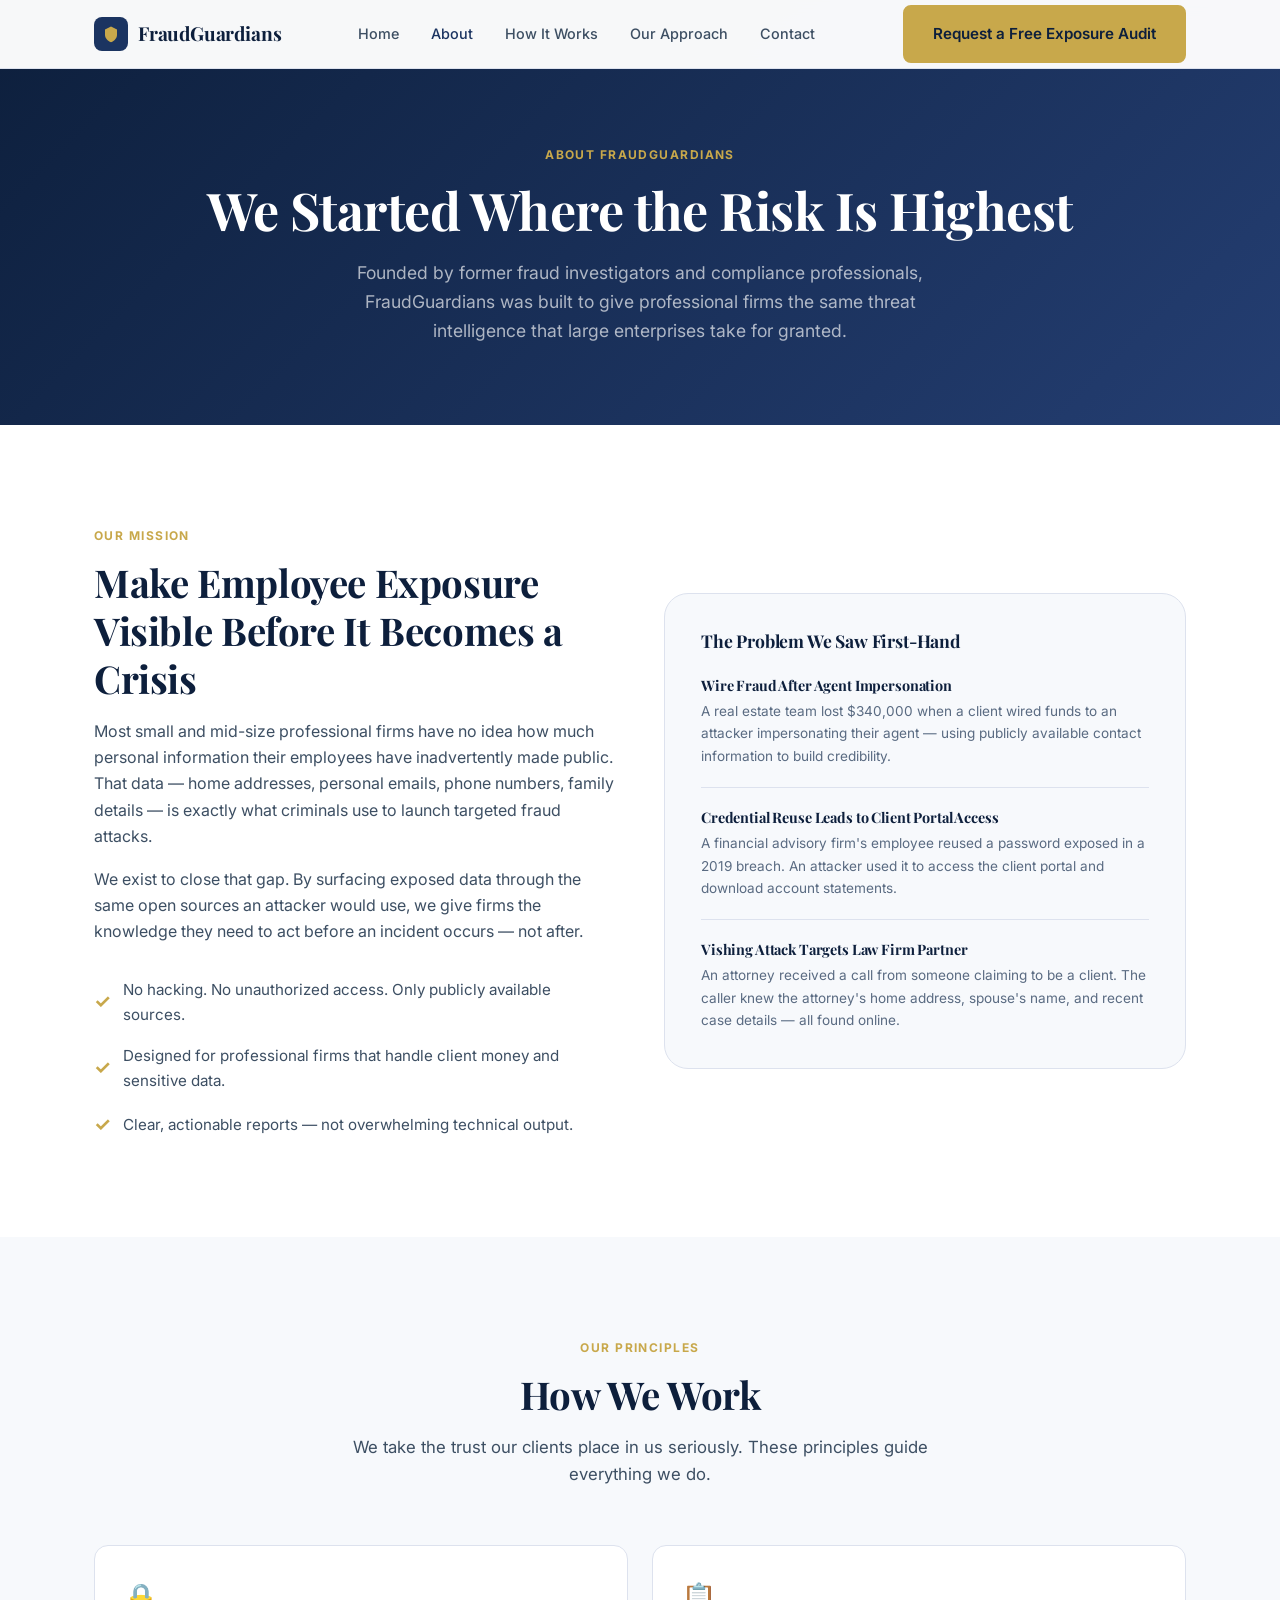
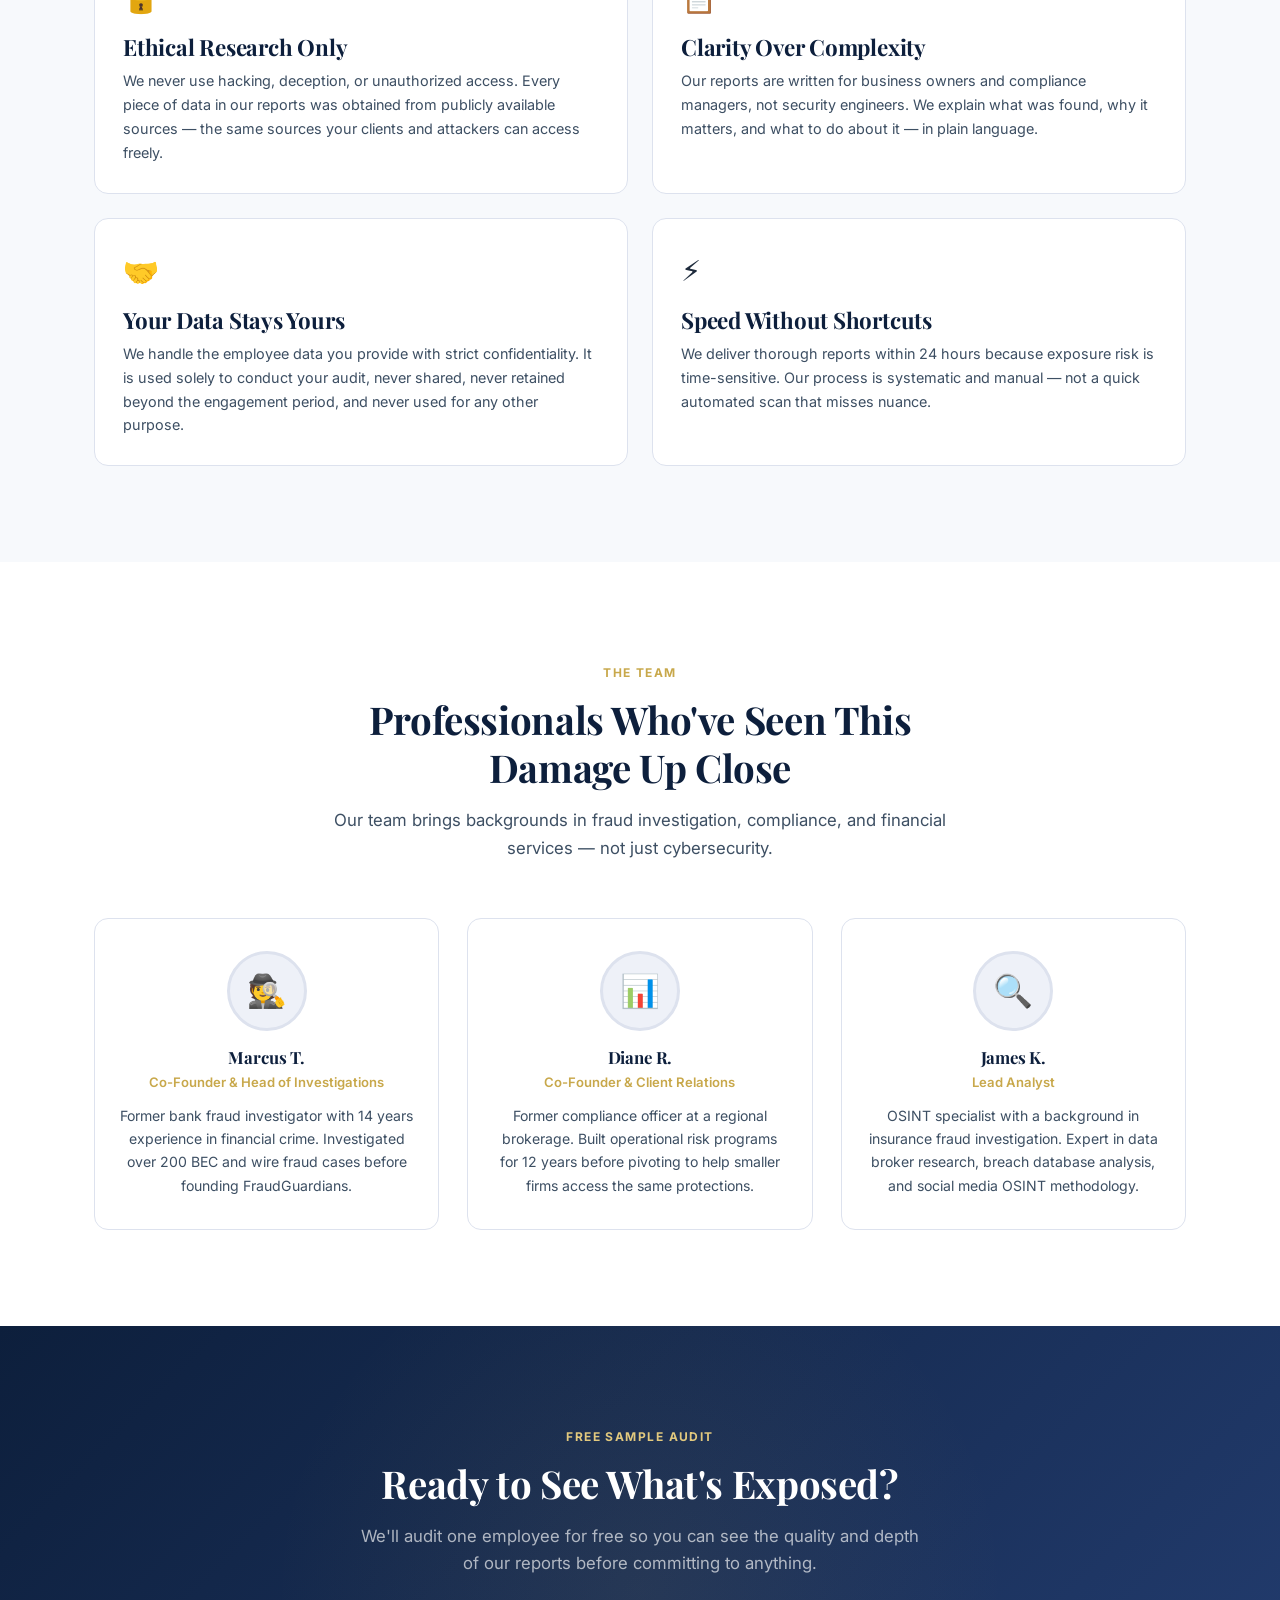
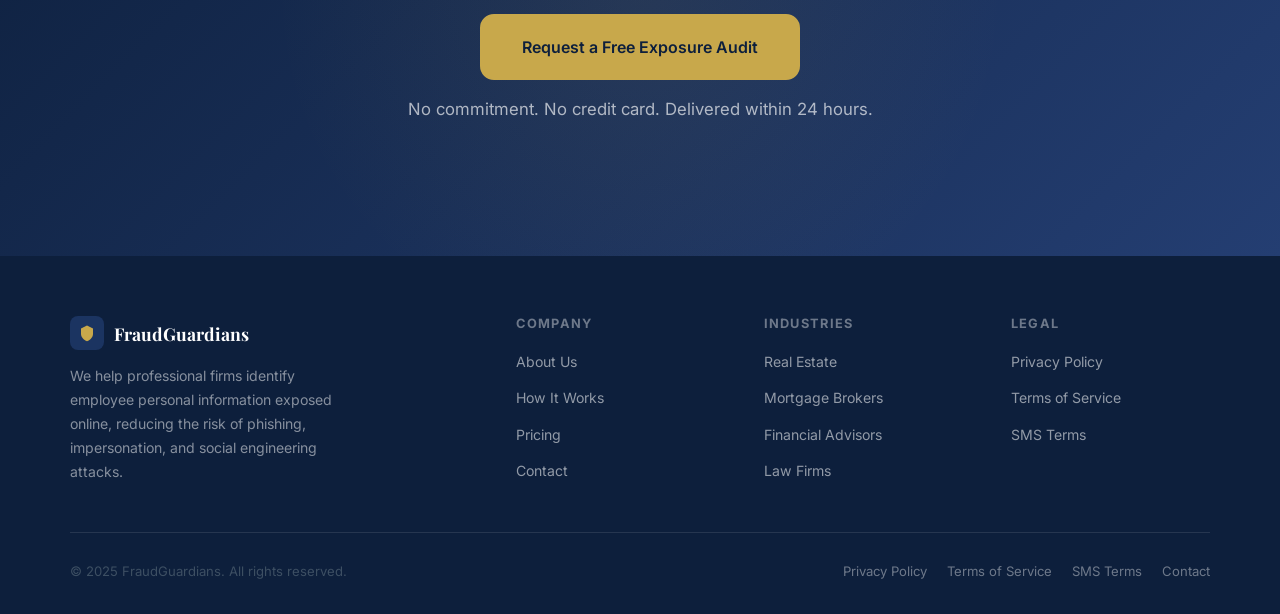
==== commit f5f0114e: "Add Twilio toll-free SMS verification support - Add phone number field and TCPA-compliant SMS consen" ====
--- a/about.html
+++ b/about.html
@@ -210,6 +210,7 @@
       <ul>
         <li><a href="privacy.html">Privacy Policy</a></li>
         <li><a href="terms.html">Terms of Service</a></li>
+        <li><a href="sms-terms.html">SMS Terms</a></li>
       </ul>
     </div>
   </div>
@@ -218,6 +219,7 @@
     <div class="footer__legal">
       <a href="privacy.html">Privacy Policy</a>
       <a href="terms.html">Terms of Service</a>
+      <a href="sms-terms.html">SMS Terms</a>
       <a href="contact.html">Contact</a>
     </div>
   </div>
--- a/css/styles.css
+++ b/css/styles.css
@@ -1291,6 +1291,28 @@
 .add-optional { color: var(--text-light); font-weight: 400; }
 
 /* ── Form trust copy ── */
+/* ── Form submission result messages ── */
+.form-result {
+  margin-top: 14px;
+  font-size: .88rem;
+  font-weight: 500;
+  text-align: center;
+  line-height: 1.55;
+  padding: 12px 16px;
+  border-radius: var(--radius);
+}
+.form-result--success {
+  color: #1e7e34;
+  background: #eafaf1;
+  border: 1px solid #b7e4c7;
+}
+.form-result--error {
+  color: #c0392b;
+  background: #fdf3f2;
+  border: 1px solid #f5c6c2;
+}
+
+/* ── Form trust copy ── */
 .form-trust-copy {
   margin-top: 16px;
   padding: 14px 16px;
@@ -1754,6 +1776,45 @@
 }
 .contact-email-direct a { color: var(--navy); font-weight: 500; }
 .contact-email-direct a:hover { color: var(--gold); }
+
+/* ── SMS Consent Block ── */
+.sms-consent-block {
+  margin-bottom: 20px;
+  padding: 16px;
+  background: var(--gray-100);
+  border: 1px solid var(--gray-200);
+  border-radius: var(--radius);
+}
+
+.sms-consent__label {
+  display: flex;
+  align-items: flex-start;
+  gap: 12px;
+  cursor: pointer;
+  font-size: .82rem;
+  font-weight: 400;
+  color: var(--text-mid);
+  line-height: 1.55;
+  margin-bottom: 0;
+}
+
+.sms-consent__label input[type="checkbox"] {
+  width: 16px;
+  height: 16px;
+  min-width: 16px;
+  margin-top: 2px;
+  accent-color: var(--navy);
+  cursor: pointer;
+  padding: 0;
+  border: 1px solid var(--gray-400);
+  border-radius: 3px;
+}
+
+.sms-consent__text a {
+  color: var(--navy);
+  text-decoration: underline;
+}
+.sms-consent__text a:hover { color: var(--gold); }
 
 /* ── Responsive ── */
 @media (max-width: 1024px) {
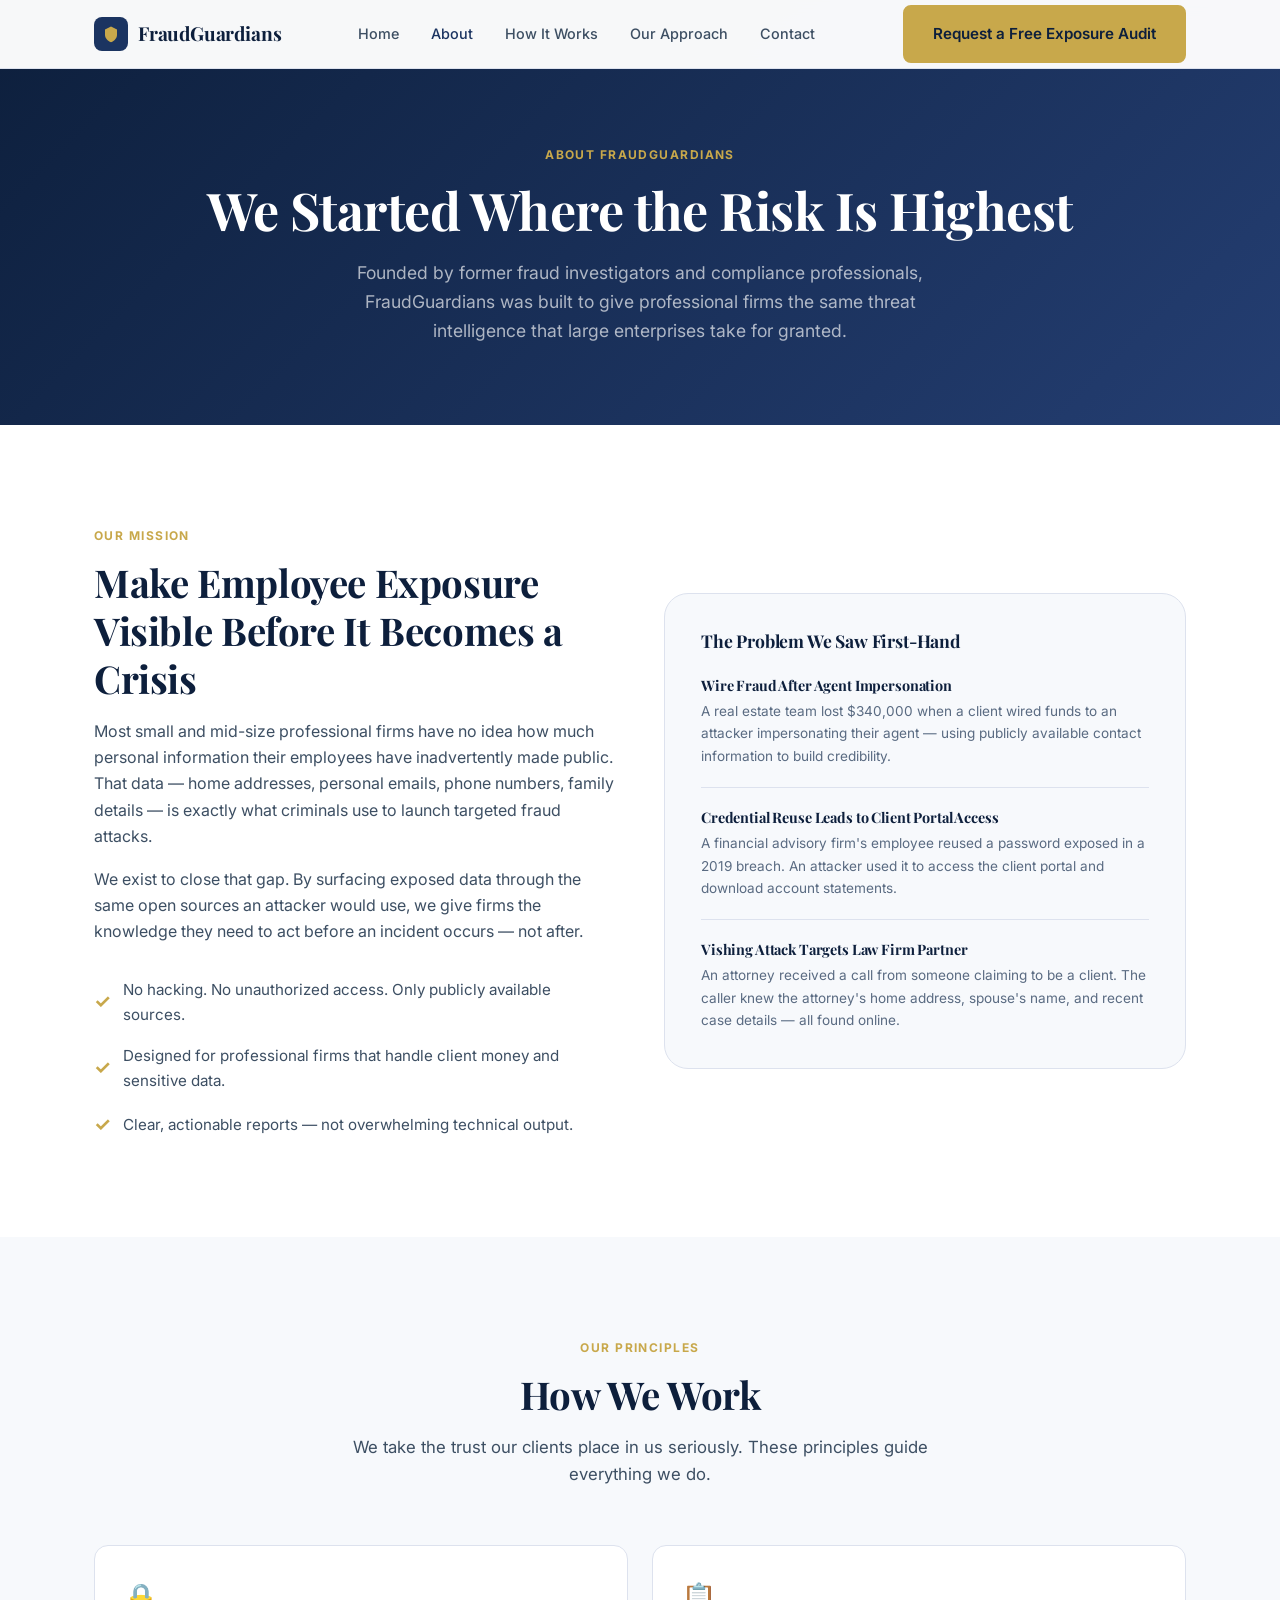
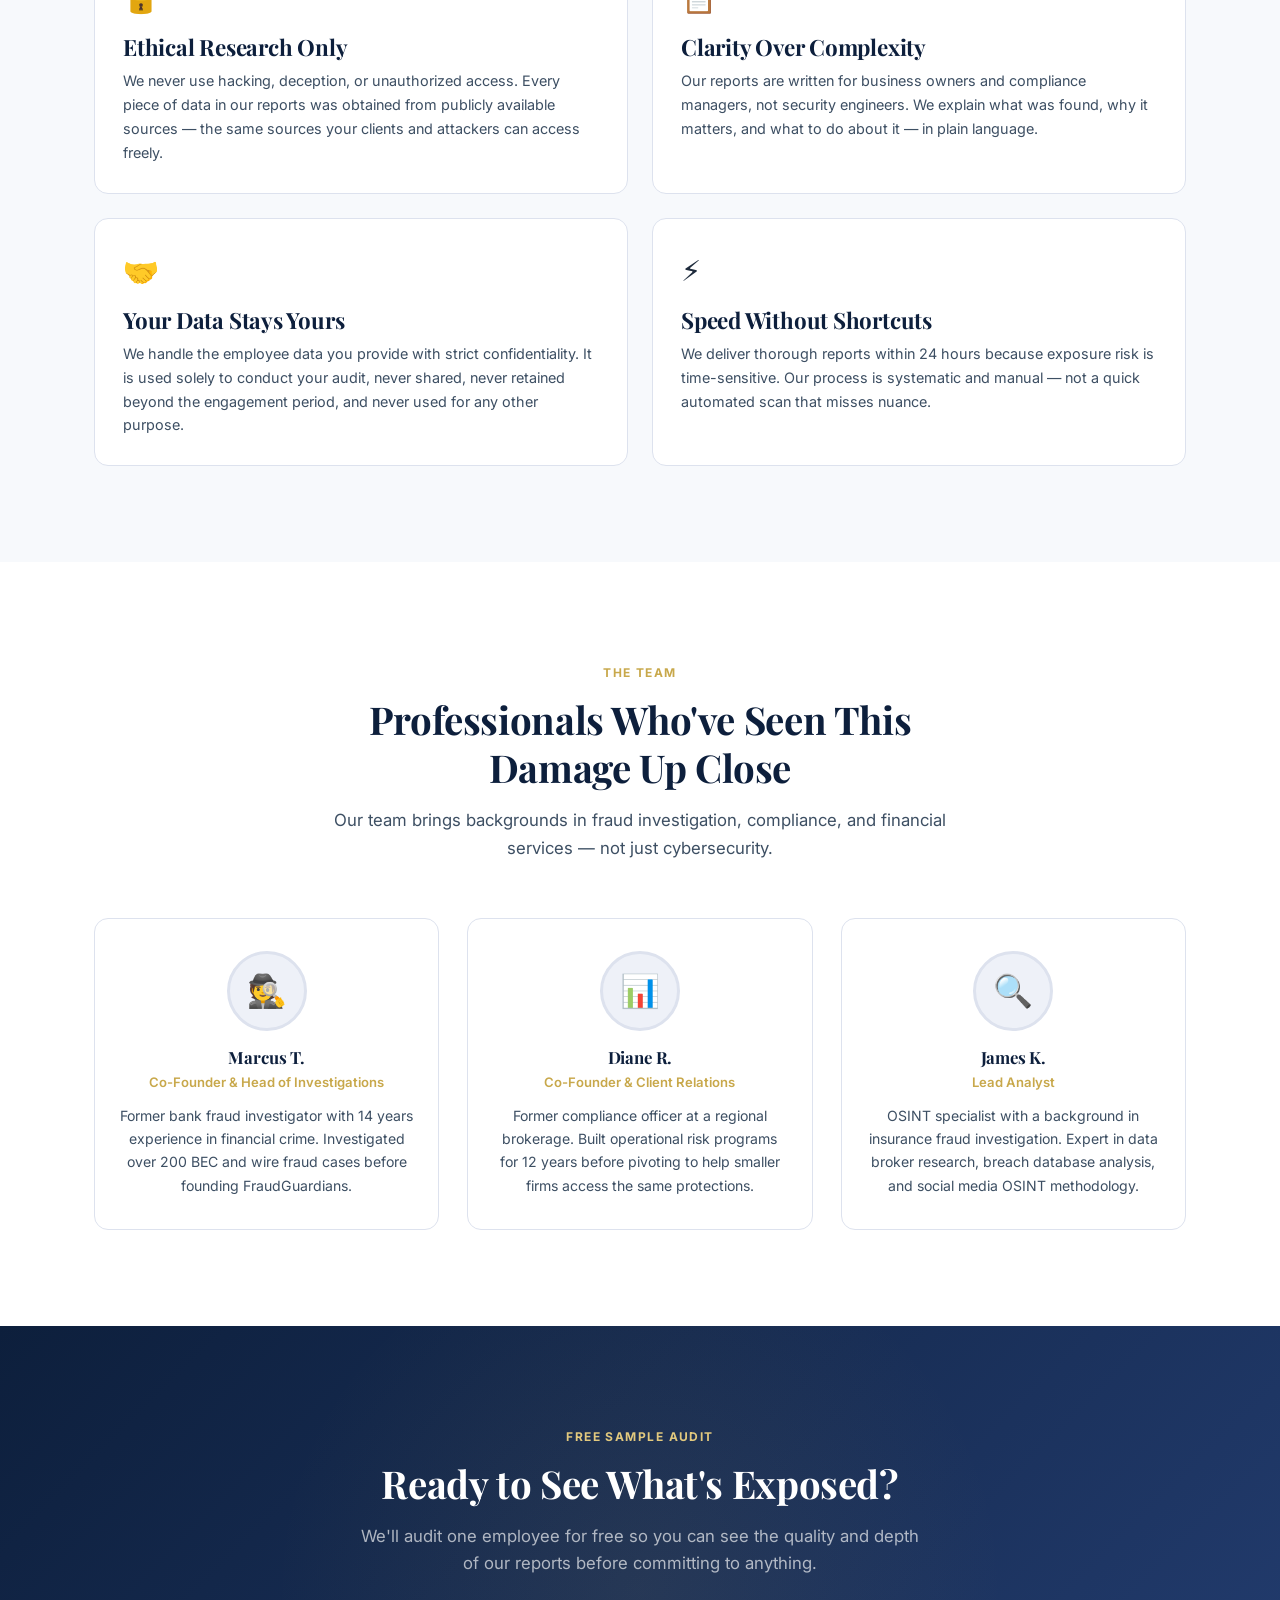
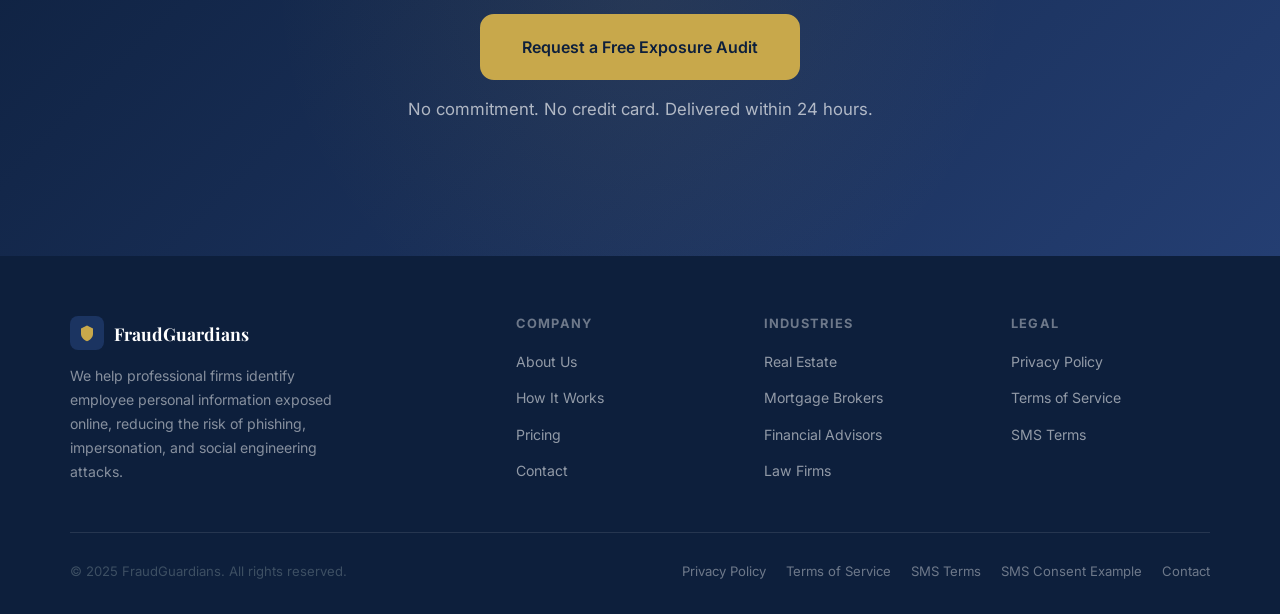
==== commit ea7fd9ae: "Add SMS consent opt-in example page for Twilio toll-free re-verification Twilio's second rejection (" ====
--- a/about.html
+++ b/about.html
@@ -220,6 +220,7 @@
       <a href="privacy.html">Privacy Policy</a>
       <a href="terms.html">Terms of Service</a>
       <a href="sms-terms.html">SMS Terms</a>
+      <a href="sms-consent.html">SMS Consent Example</a>
       <a href="contact.html">Contact</a>
     </div>
   </div>
--- a/css/styles.css
+++ b/css/styles.css
@@ -1524,6 +1524,31 @@
   margin-bottom: 0;
 }
 
+/* ── Hero SMS opt-in notice ── */
+.hero__sms-notice {
+  display: flex;
+  align-items: flex-start;
+  gap: 10px;
+  margin-top: 20px;
+  padding: 14px 16px;
+  background: rgba(255,255,255,.06);
+  border: 1px solid rgba(255,255,255,.14);
+  border-radius: var(--radius);
+  max-width: 480px;
+}
+.hero__sms-notice-icon { font-size: 1.05rem; line-height: 1.5; }
+.hero__sms-notice p {
+  font-size: .82rem;
+  color: rgba(255,255,255,.65);
+  line-height: 1.5;
+  margin: 0;
+}
+.hero__sms-notice a { color: var(--gold-light); text-decoration: underline; }
+.hero__sms-notice a:hover { color: var(--white); }
+
+/* ── SMS consent anchor offset (fixed nav) ── */
+#sms-consent { scroll-margin-top: 110px; }
+
 /* ── Stats source citation ── */
 .stat__source {
   font-size: .68rem;
@@ -1815,6 +1840,22 @@
   text-decoration: underline;
 }
 .sms-consent__text a:hover { color: var(--gold); }
+
+.sms-consent__label + .sms-consent__label {
+  margin-top: 14px;
+  padding-top: 14px;
+  border-top: 1px solid var(--gray-200);
+}
+
+.sms-consent__links {
+  margin: 14px 0 0;
+  padding-top: 14px;
+  border-top: 1px solid var(--gray-200);
+  font-size: .78rem;
+  color: var(--text-light);
+}
+.sms-consent__links a { color: var(--navy); text-decoration: underline; }
+.sms-consent__links a:hover { color: var(--gold); }
 
 /* ── Responsive ── */
 @media (max-width: 1024px) {
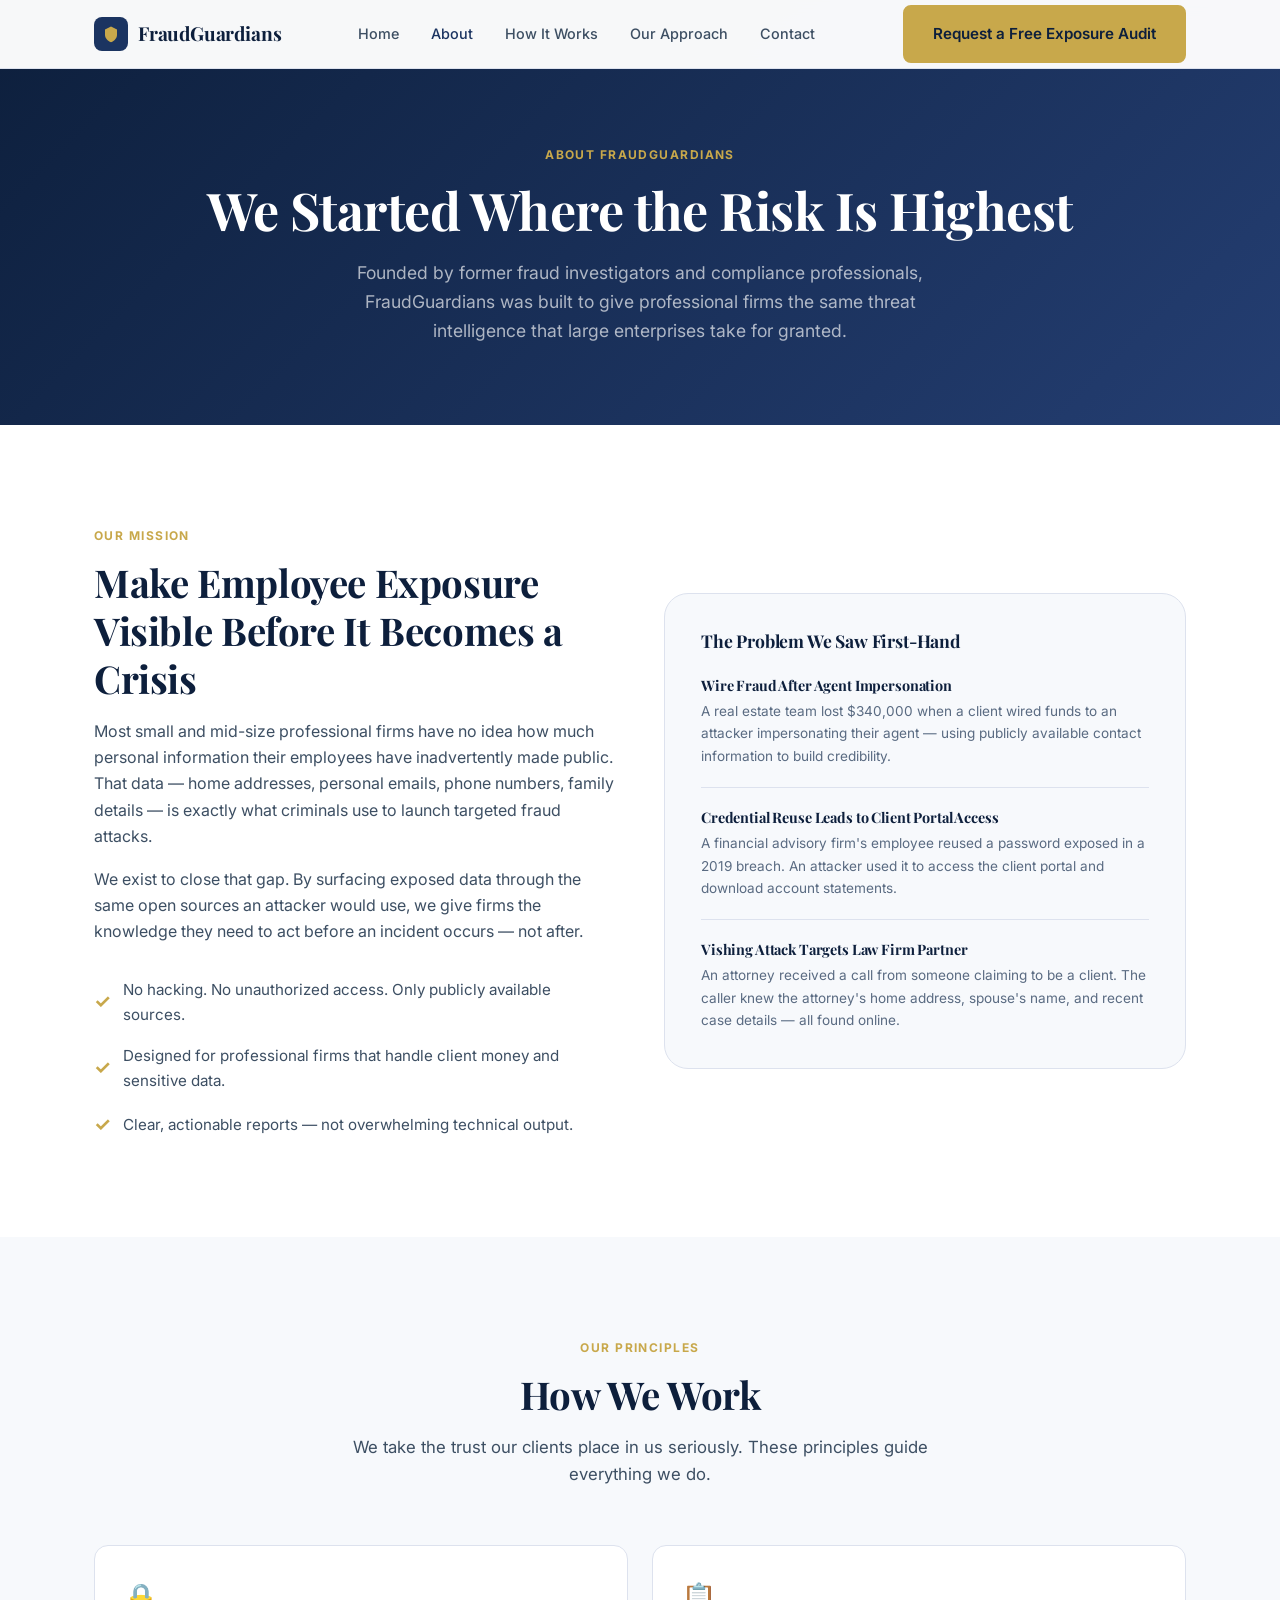
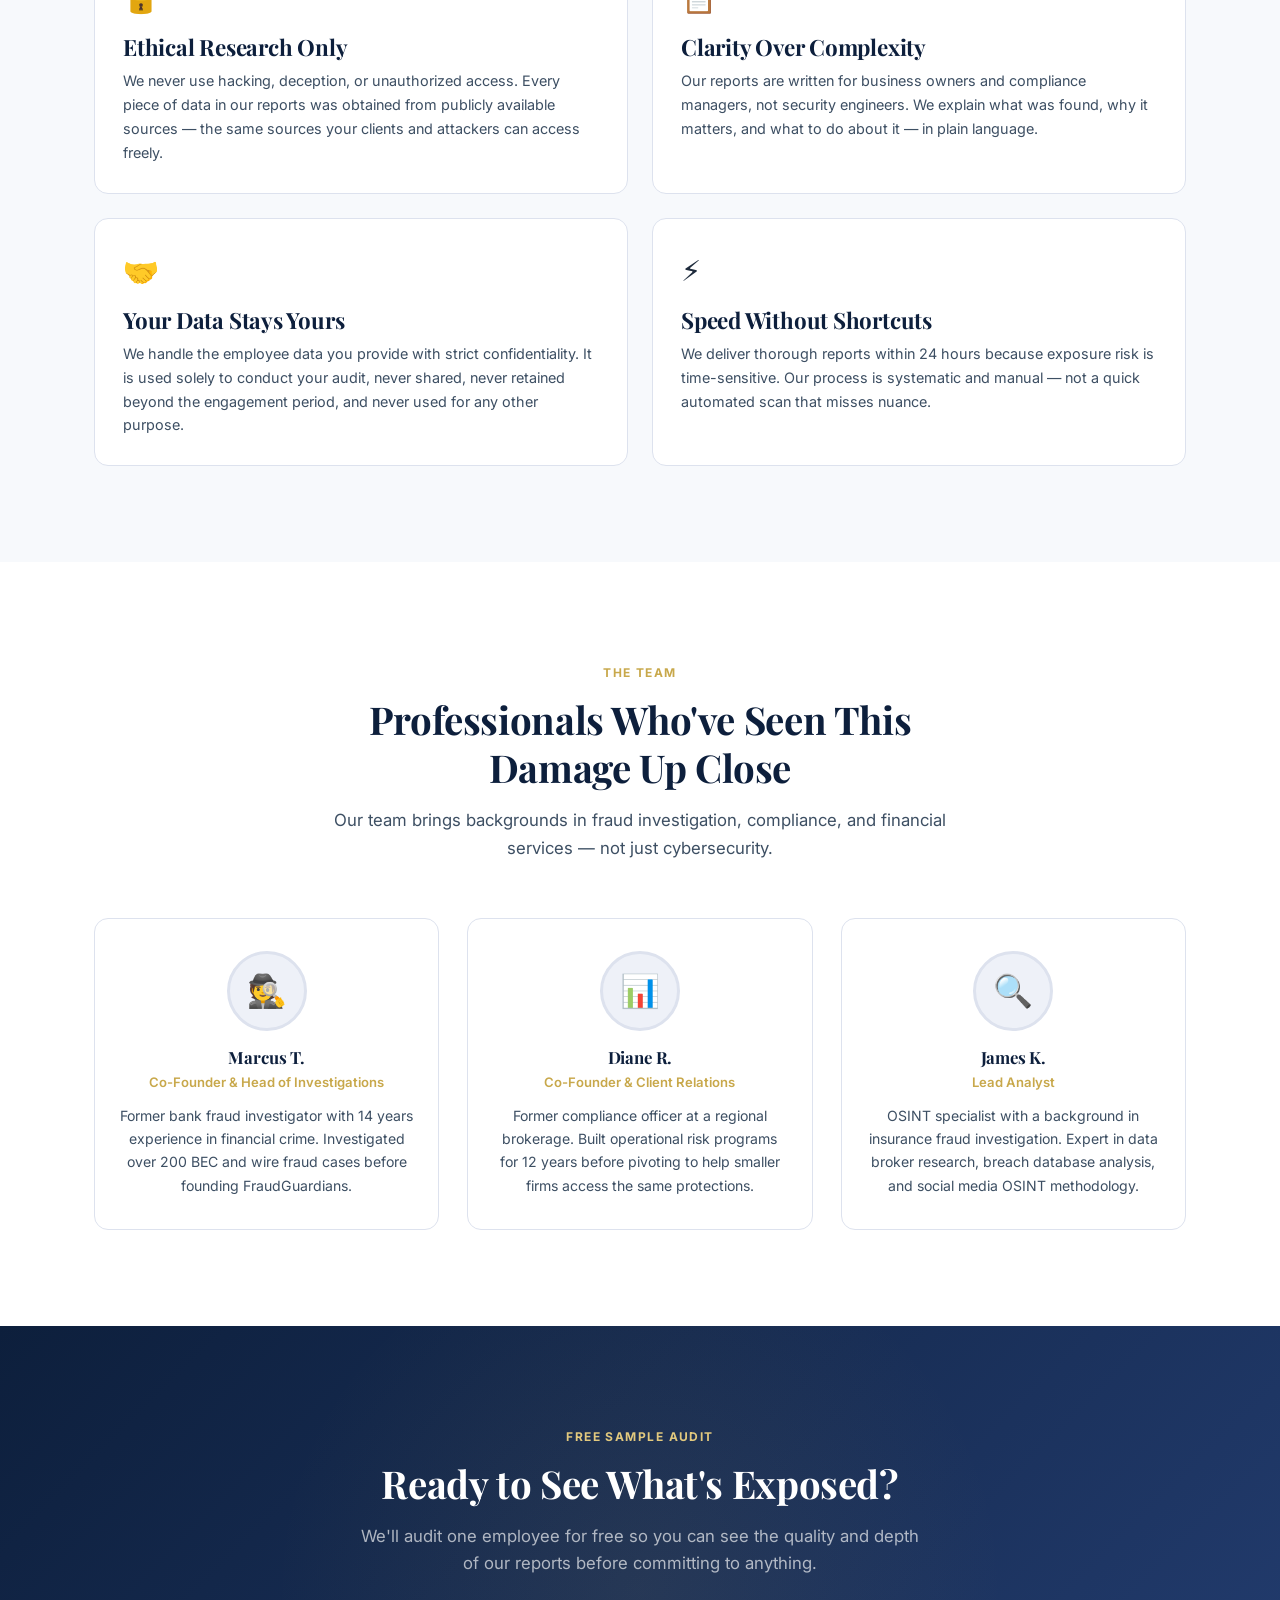
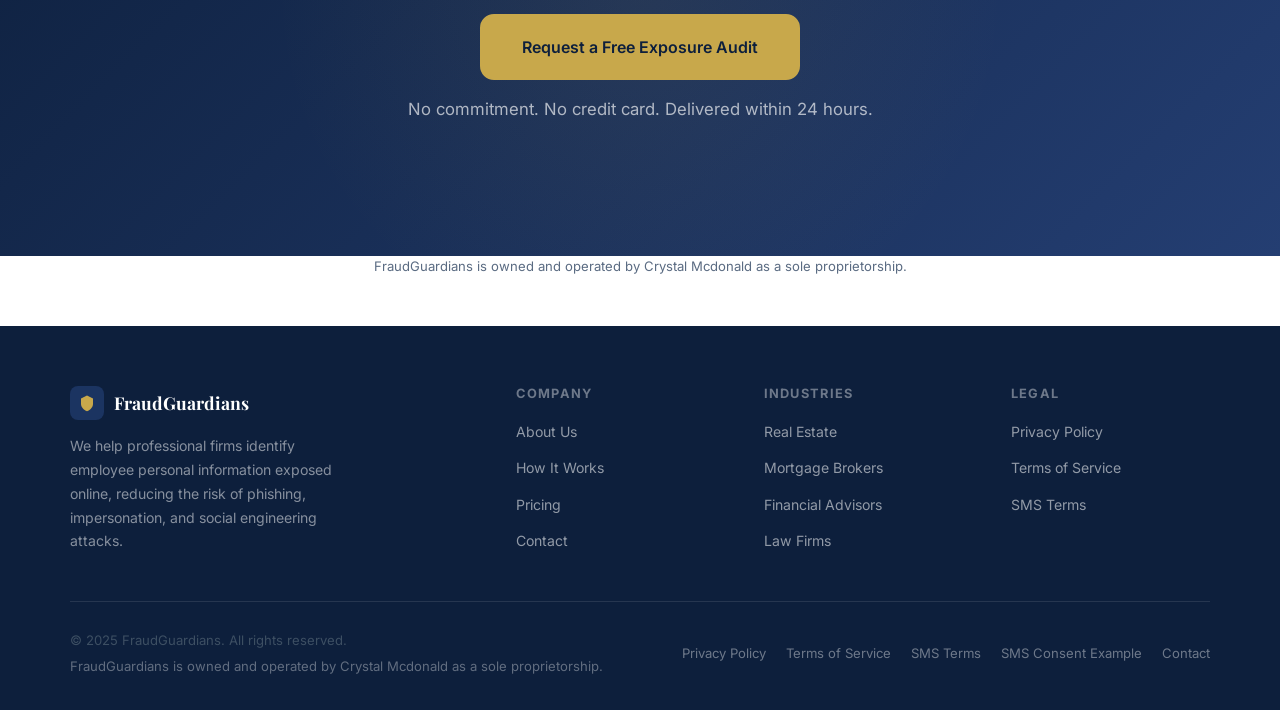
==== commit 793668dd: "Add sole proprietor ownership statement for Twilio 30484 re-verification Twilio's toll-free re-revie" ====
--- a/about.html
+++ b/about.html
@@ -174,6 +174,10 @@
   </div>
 </section>
 
+<div class="about-ownership">
+  <p class="ownership-note">FraudGuardians is owned and operated by Crystal Mcdonald as a sole proprietorship.</p>
+</div>
+
 <footer class="footer">
   <div class="footer__inner">
     <div class="footer__brand">
@@ -215,7 +219,10 @@
     </div>
   </div>
   <div class="footer__bottom">
-    <p>© 2025 FraudGuardians. All rights reserved.</p>
+    <div class="footer__bottom-text">
+      <p>© 2025 FraudGuardians. All rights reserved.</p>
+      <p class="footer__ownership">FraudGuardians is owned and operated by Crystal Mcdonald as a sole proprietorship.</p>
+    </div>
     <div class="footer__legal">
       <a href="privacy.html">Privacy Policy</a>
       <a href="terms.html">Terms of Service</a>
--- a/css/styles.css
+++ b/css/styles.css
@@ -942,6 +942,23 @@
 }
 .footer__legal a { font-size: .82rem; color: rgba(255,255,255,.4); transition: color var(--transition); }
 .footer__legal a:hover { color: var(--white); }
+
+.footer__bottom-text { display: flex; flex-direction: column; gap: 4px; }
+.footer__ownership { font-size: .72rem; color: rgba(255,255,255,.35); }
+
+/* ── Sole-proprietor ownership statement (non-footer placements) ── */
+.ownership-note { font-size: .82rem; color: var(--text-light); }
+.legal-content__ownership {
+  margin-top: 40px;
+  padding-top: 20px;
+  border-top: 1px solid var(--gray-200);
+}
+.about-ownership {
+  max-width: var(--max-w);
+  margin: 0 auto;
+  padding: 0 24px 48px;
+  text-align: center;
+}
 
 /* ── About Page ── */
 .page-hero {
